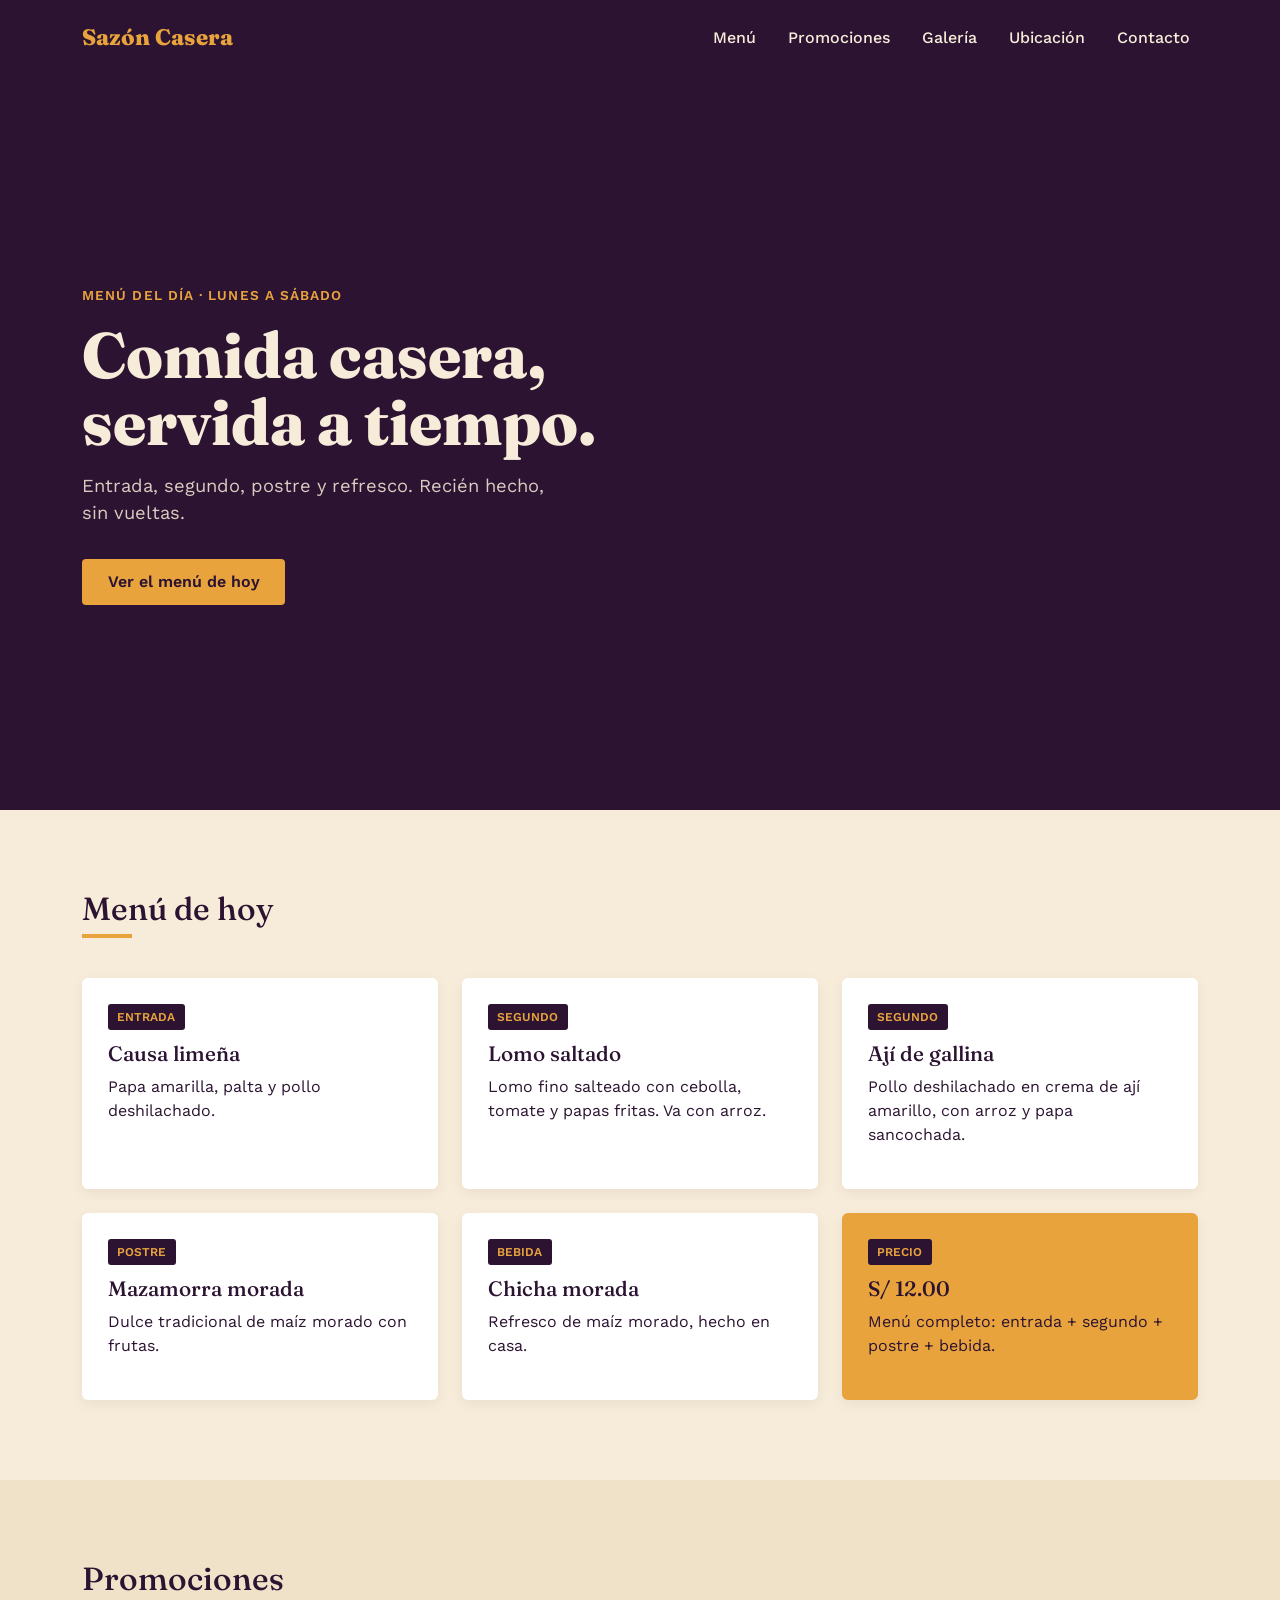
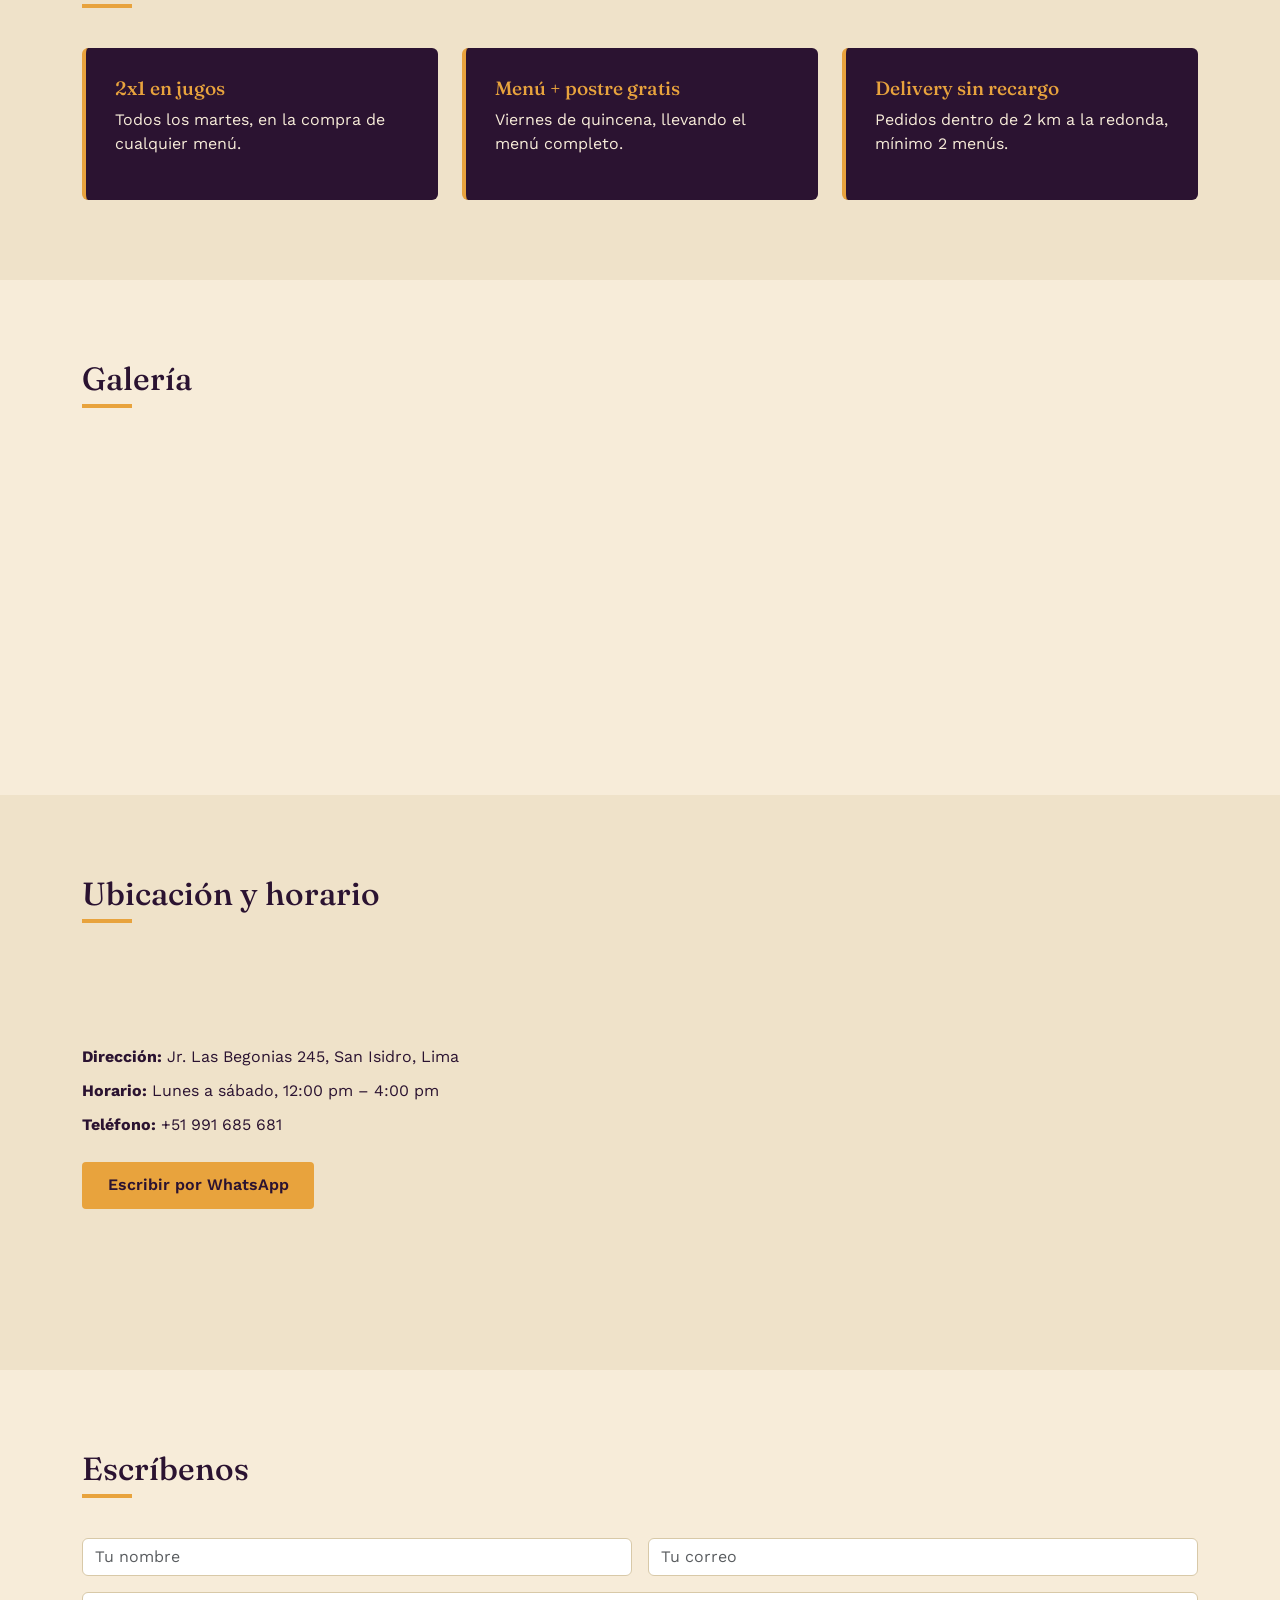
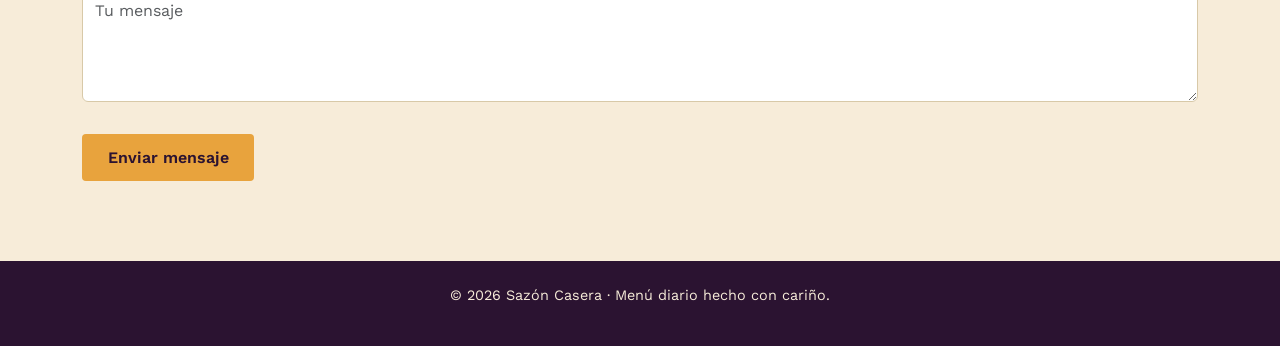
==== index.html @ 68aac1a9 "Agrega contenido del menu, promociones y contacto" ====
<!DOCTYPE html>
<html lang="es">
<head>
<meta charset="UTF-8">
<meta name="viewport" content="width=device-width, initial-scale=1.0">
<title>Sazón Casera | Menú Diario</title>
<link rel="preconnect" href="https://fonts.googleapis.com">
<link href="https://fonts.googleapis.com/css2?family=Fraunces:opsz,wght@9..144,600;9..144,800&family=Work+Sans:wght@400;500;600&display=swap" rel="stylesheet">
<link rel="stylesheet" href="https://cdn.jsdelivr.net/npm/bootstrap@5.3.3/dist/css/bootstrap.min.css">
<link rel="stylesheet" href="style.css">
</head>
<body>

<!-- NAVBAR -->
<nav class="navbar navbar-expand-lg navbar-custom fixed-top">
  <div class="container">
    <a class="navbar-brand" href="#inicio">Sazón Casera</a>
    <button class="navbar-toggler" type="button" data-bs-toggle="collapse" data-bs-target="#nav">
      <span class="navbar-toggler-icon"></span>
    </button>
    <div class="collapse navbar-collapse justify-content-end" id="nav">
      <ul class="navbar-nav gap-3">
        <li class="nav-item"><a class="nav-link" href="#menu">Menú</a></li>
        <li class="nav-item"><a class="nav-link" href="#promos">Promociones</a></li>
        <li class="nav-item"><a class="nav-link" href="#galeria">Galería</a></li>
        <li class="nav-item"><a class="nav-link" href="#ubicacion">Ubicación</a></li>
        <li class="nav-item"><a class="nav-link" href="#contacto">Contacto</a></li>
      </ul>
    </div>
  </div>
</nav>

<!-- HERO -->
<header id="inicio" class="hero d-flex align-items-center">
  <div class="container">
    <p class="eyebrow">Menú del día · Lunes a sábado</p>
    <h1>Comida casera,<br>servida a tiempo.</h1>
    <p class="hero-sub">Entrada, segundo, postre y refresco. Recién hecho, sin vueltas.</p>
    <a href="#menu" class="btn btn-cta">Ver el menú de hoy</a>
  </div>
</header>

<!-- MENU - GRID LAYOUT -->
<section id="menu" class="section">
  <div class="container">
    <h2 class="section-title">Menú de hoy</h2>
    <div class="menu-grid">

      <article class="menu-card">
        <span class="menu-tag">Entrada</span>
        <h3>Causa limeña</h3>
        <p>Papa amarilla, palta y pollo deshilachado.</p>
      </article>

      <article class="menu-card">
        <span class="menu-tag">Segundo</span>
        <h3>Lomo saltado</h3>
        <p>Lomo fino salteado con cebolla, tomate y papas fritas. Va con arroz.</p>
      </article>

      <article class="menu-card">
        <span class="menu-tag">Segundo</span>
        <h3>Ají de gallina</h3>
        <p>Pollo deshilachado en crema de ají amarillo, con arroz y papa sancochada.</p>
      </article>

      <article class="menu-card">
        <span class="menu-tag">Postre</span>
        <h3>Mazamorra morada</h3>
        <p>Dulce tradicional de maíz morado con frutas.</p>
      </article>

      <article class="menu-card">
        <span class="menu-tag">Bebida</span>
        <h3>Chicha morada</h3>
        <p>Refresco de maíz morado, hecho en casa.</p>
      </article>

      <article class="menu-card menu-precio">
        <span class="menu-tag">Precio</span>
        <h3>S/ 12.00</h3>
        <p>Menú completo: entrada + segundo + postre + bebida.</p>
      </article>

    </div>
  </div>
</section>

<!-- PROMOS - FLEXBOX -->
<section id="promos" class="section section-alt">
  <div class="container">
    <h2 class="section-title">Promociones</h2>
    <div class="promo-row">
      <div class="promo-card">
        <h3>2x1 en jugos</h3>
        <p>Todos los martes, en la compra de cualquier menú.</p>
      </div>
      <div class="promo-card">
        <h3>Menú + postre gratis</h3>
        <p>Viernes de quincena, llevando el menú completo.</p>
      </div>
      <div class="promo-card">
        <h3>Delivery sin recargo</h3>
        <p>Pedidos dentro de 2 km a la redonda, mínimo 2 menús.</p>
      </div>
    </div>
  </div>
</section>

<!-- GALERIA - GRID -->
<section id="galeria" class="section">
  <div class="container">
    <h2 class="section-title">Galería</h2>
    <div class="gallery-grid">
      <div class="gallery-item" style="background-image:url('https://images.unsplash.com/photo-1604908176997-125f25cc6f3d?w=600')"></div>
      <div class="gallery-item" style="background-image:url('https://images.unsplash.com/photo-1551782450-a2132b4ba21d?w=600')"></div>
      <div class="gallery-item" style="background-image:url('https://images.unsplash.com/photo-1512058564366-18510be2db19?w=600')"></div>
      <div class="gallery-item" style="background-image:url('https://images.unsplash.com/photo-1565299624946-b28f40a0ae38?w=600')"></div>
    </div>
  </div>
</section>

<!-- UBICACION -->
<section id="ubicacion" class="section section-alt">
  <div class="container">
    <h2 class="section-title">Ubicación y horario</h2>
    <div class="ubicacion-row">
      <div class="ubicacion-info">
        <p><strong>Dirección:</strong> Jr. Las Begonias 245, San Isidro, Lima</p>
        <p><strong>Horario:</strong> Lunes a sábado, 12:00 pm – 4:00 pm</p>
        <p><strong>Teléfono:</strong> +51 991 685 681</p>
        <a class="btn btn-cta" href="https://wa.me/51991685681?text=Hola%2C%20quiero%20consultar%20por%20el%20men%C3%BA%20de%20hoy" target="_blank">Escribir por WhatsApp</a>
      </div>
      <div class="ubicacion-map">
        <iframe
          src="https://www.google.com/maps?q=San+Isidro,Lima,Peru&output=embed"
          width="100%" height="320" style="border:0;" loading="lazy">
        </iframe>
      </div>
    </div>
  </div>
</section>

<!-- CONTACTO -->
<section id="contacto" class="section">
  <div class="container">
    <h2 class="section-title">Escríbenos</h2>
    <form class="contact-form" action="mailto:contacto@sazoncasera.pe" method="post" enctype="text/plain">
      <div class="row g-3">
        <div class="col-md-6">
          <input type="text" class="form-control" placeholder="Tu nombre" required>
        </div>
        <div class="col-md-6">
          <input type="email" class="form-control" placeholder="Tu correo" required>
        </div>
        <div class="col-12">
          <textarea class="form-control" rows="4" placeholder="Tu mensaje" required></textarea>
        </div>
        <div class="col-12">
          <button type="submit" class="btn btn-cta">Enviar mensaje</button>
        </div>
      </div>
    </form>
  </div>
</section>

<footer class="footer">
  <div class="container">
    <p>© 2026 Sazón Casera · Menú diario hecho con cariño.</p>
  </div>
</footer>

<script src="https://cdn.jsdelivr.net/npm/bootstrap@5.3.3/dist/js/bootstrap.bundle.min.js"></script>
<script src="script.js"></script>
</body>
</html>
---- style.css ----
:root {
  --morado: #2b1331;
  --morado-claro: #3d1c47;
  --oro: #e8a33d;
  --crema: #f7ecd9;
  --texto: #2b1331;
  --texto-claro: #f7ecd9;
}

* { box-sizing: border-box; }

body {
  margin: 0;
  font-family: 'Work Sans', sans-serif;
  color: var(--texto);
  background: var(--crema);
}

h1, h2, h3 {
  font-family: 'Fraunces', serif;
}

/* NAVBAR */
.navbar-custom {
  background: var(--morado);
  padding: 1rem 0;
}
.navbar-custom .navbar-brand {
  font-family: 'Fraunces', serif;
  font-weight: 800;
  color: var(--oro);
  font-size: 1.4rem;
}
.navbar-custom .nav-link {
  color: var(--texto-claro);
  font-weight: 500;
}
.navbar-custom .nav-link:hover {
  color: var(--oro);
}

/* HERO */
.hero {
  min-height: 90vh;
  background: var(--morado);
  color: var(--texto-claro);
  padding-top: 80px;
}
.eyebrow {
  color: var(--oro);
  letter-spacing: 0.08em;
  text-transform: uppercase;
  font-size: 0.85rem;
  font-weight: 600;
}
.hero h1 {
  font-size: clamp(2.2rem, 6vw, 4rem);
  font-weight: 800;
  line-height: 1.05;
  margin: 0.5rem 0 1rem;
}
.hero-sub {
  font-size: 1.15rem;
  opacity: 0.85;
  max-width: 480px;
}
.btn-cta {
  background: var(--oro);
  color: var(--morado);
  border: none;
  padding: 0.7rem 1.6rem;
  border-radius: 4px;
  font-weight: 600;
  display: inline-block;
  margin-top: 1rem;
  transition: transform 0.25s ease, box-shadow 0.25s ease;
}
.btn-cta:hover {
  transform: translateY(-3px);
  box-shadow: 0 8px 18px rgba(0,0,0,0.25);
  color: var(--morado);
}

/* SECCIONES */
.section { padding: 5rem 0; }
.section-alt { background: #efe2c9; }
.section-title {
  font-size: 2rem;
  margin-bottom: 2.5rem;
  position: relative;
  padding-bottom: 0.6rem;
}
.section-title::after {
  content: "";
  position: absolute;
  left: 0; bottom: 0;
  width: 50px; height: 4px;
  background: var(--oro);
}

/* MENU - GRID */
.menu-grid {
  display: grid;
  grid-template-columns: repeat(3, 1fr);
  gap: 1.5rem;
}
.menu-card {
  background: #fff;
  border-radius: 6px;
  padding: 1.6rem;
  box-shadow: 0 4px 14px rgba(0,0,0,0.06);
  transition: transform 0.25s ease, box-shadow 0.25s ease;
}
.menu-card:hover {
  transform: translateY(-6px);
  box-shadow: 0 12px 24px rgba(0,0,0,0.12);
}
.menu-tag {
  display: inline-block;
  background: var(--morado);
  color: var(--oro);
  font-size: 0.75rem;
  font-weight: 600;
  text-transform: uppercase;
  padding: 0.25rem 0.6rem;
  border-radius: 3px;
  margin-bottom: 0.8rem;
}
.menu-card h3 { font-size: 1.3rem; margin: 0 0 0.5rem; }
.menu-precio { background: var(--oro); }
.menu-precio .menu-tag { background: var(--morado); color: var(--oro); }
.menu-precio h3 { color: var(--morado); }

/* PROMOS - FLEXBOX */
.promo-row {
  display: flex;
  flex-wrap: wrap;
  gap: 1.5rem;
}
.promo-card {
  flex: 1 1 260px;
  background: var(--morado);
  color: var(--texto-claro);
  padding: 1.8rem;
  border-radius: 6px;
  border-left: 4px solid var(--oro);
}
.promo-card h3 { color: var(--oro); font-size: 1.2rem; margin-bottom: 0.5rem; }

/* GALERIA - GRID */
.gallery-grid {
  display: grid;
  grid-template-columns: repeat(4, 1fr);
  gap: 1rem;
}
.gallery-item {
  aspect-ratio: 1 / 1;
  background-size: cover;
  background-position: center;
  border-radius: 6px;
  transition: transform 0.3s ease, filter 0.3s ease;
}
.gallery-item:hover {
  transform: scale(1.04);
  filter: brightness(1.05);
}

/* UBICACION - FLEXBOX */
.ubicacion-row {
  display: flex;
  flex-wrap: wrap;
  gap: 2rem;
  align-items: center;
}
.ubicacion-info { flex: 1 1 300px; }
.ubicacion-info p { margin-bottom: 0.6rem; }
.ubicacion-map { flex: 1 1 320px; }
.ubicacion-map iframe { border-radius: 6px; }

/* CONTACTO */
.contact-form input,
.contact-form textarea {
  border: 1px solid #d8c9a8;
  background: #fff;
}
.contact-form input:focus,
.contact-form textarea:focus {
  border-color: var(--oro);
  box-shadow: 0 0 0 3px rgba(232,163,61,0.25);
  transition: box-shadow 0.2s ease, border-color 0.2s ease;
}

/* FOOTER */
.footer {
  background: var(--morado);
  color: var(--texto-claro);
  text-align: center;
  padding: 1.5rem 0;
  font-size: 0.9rem;
}

/* RESPONSIVE */
@media (max-width: 992px) {
  .menu-grid { grid-template-columns: repeat(2, 1fr); }
  .gallery-grid { grid-template-columns: repeat(2, 1fr); }
}
@media (max-width: 576px) {
  .menu-grid { grid-template-columns: 1fr; }
  .gallery-grid { grid-template-columns: repeat(2, 1fr); }
  .hero { text-align: left; }
}
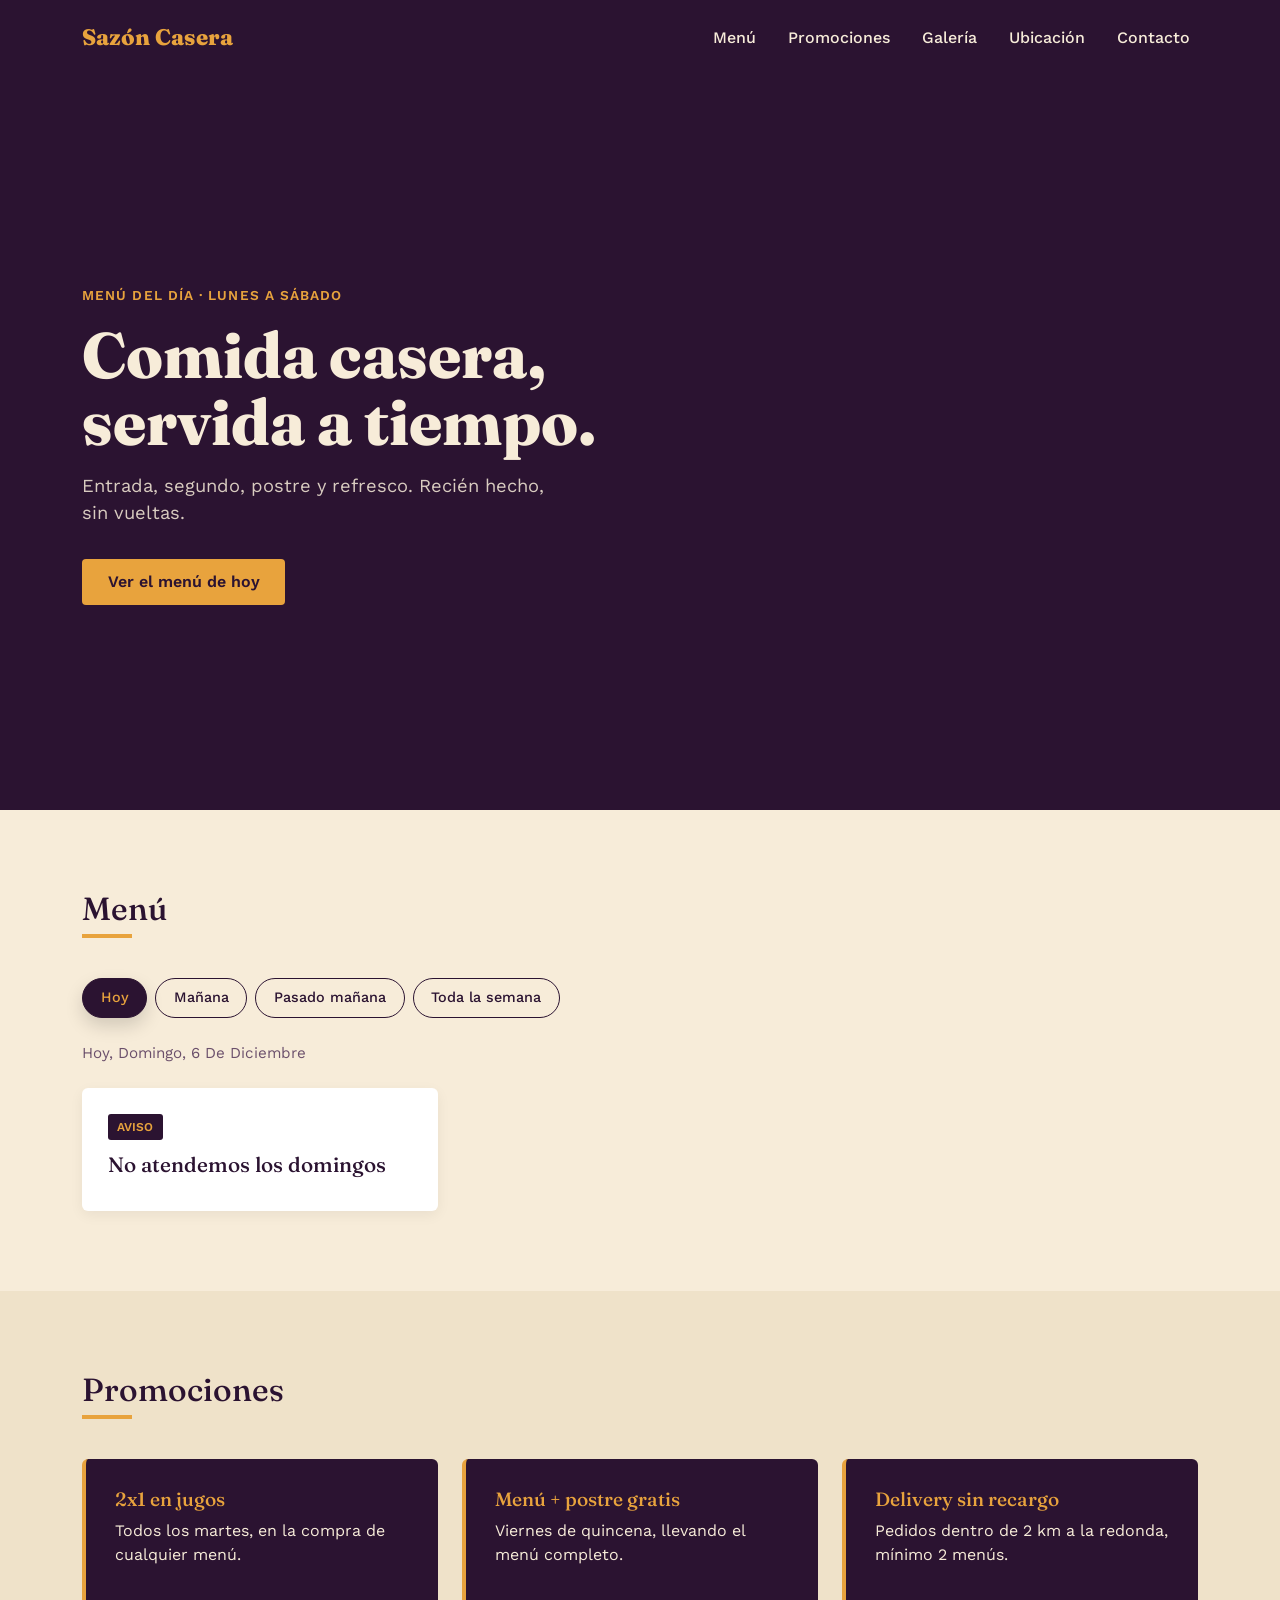
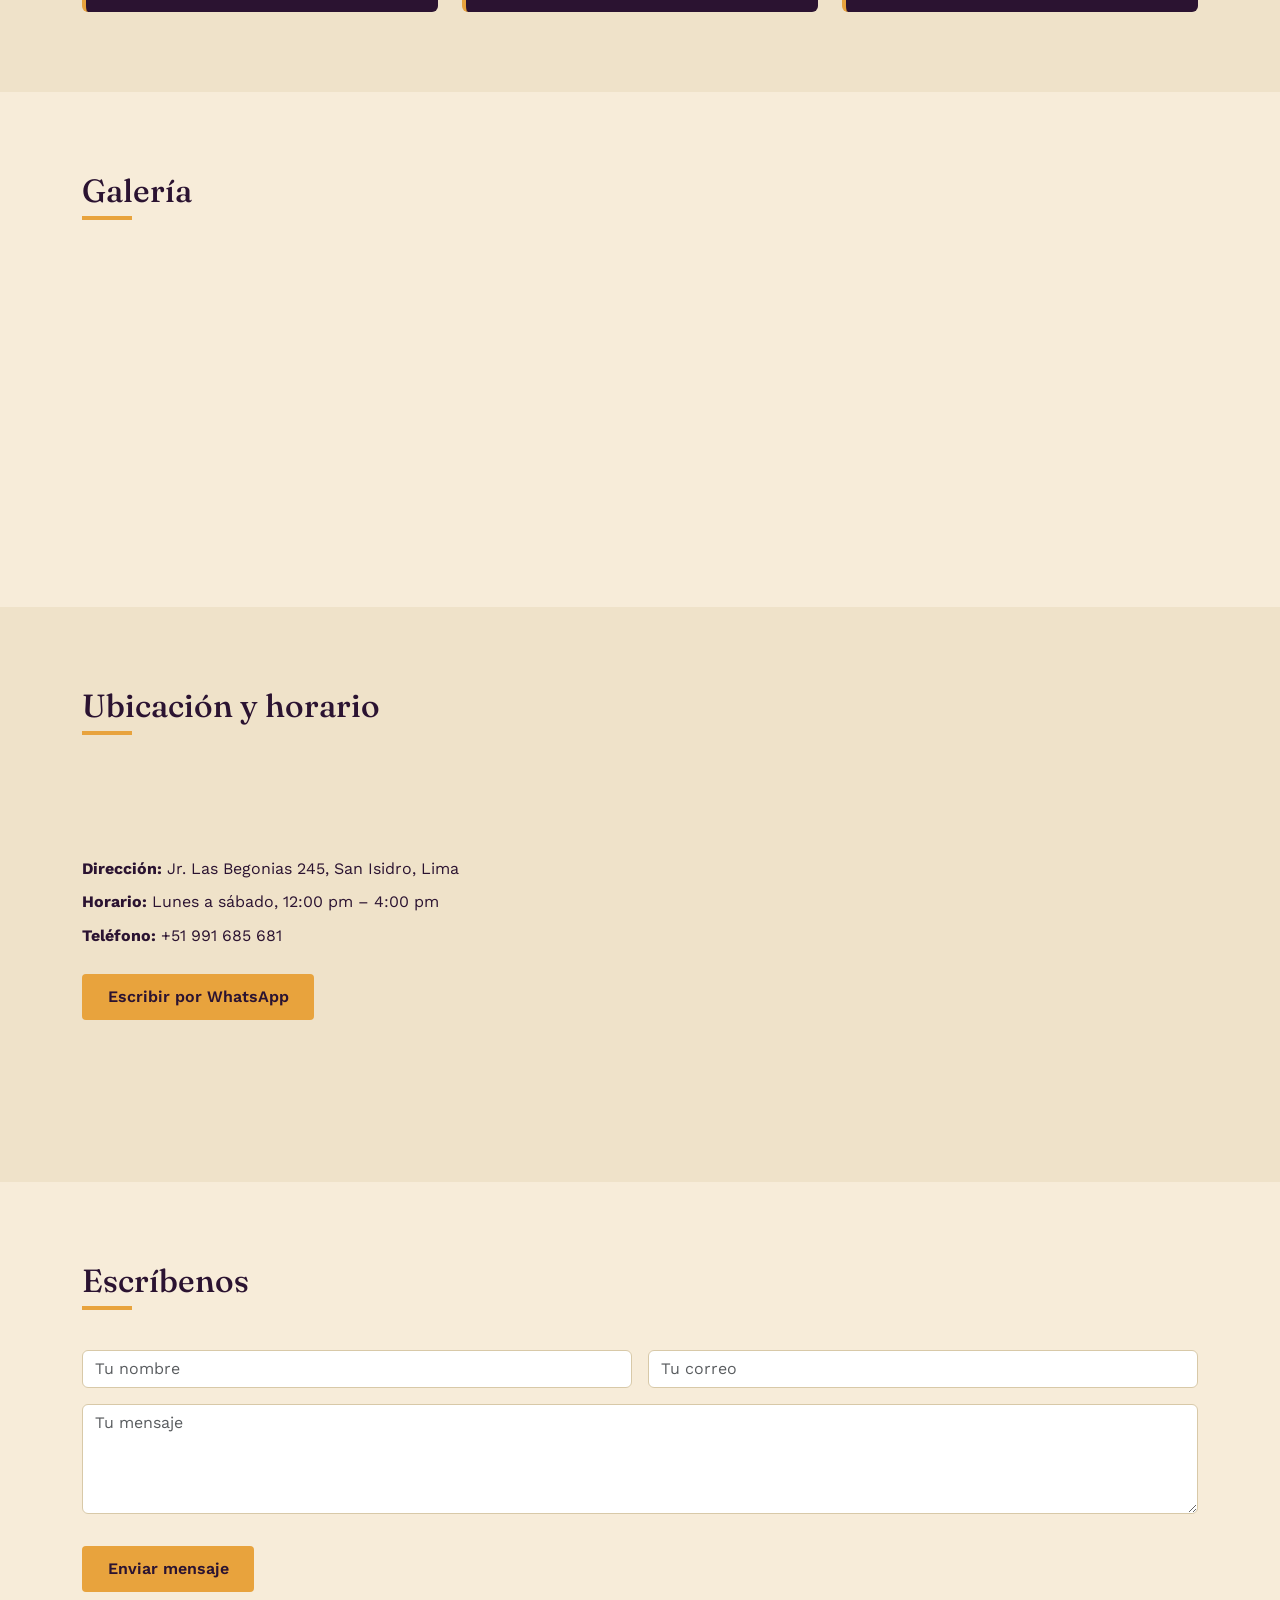
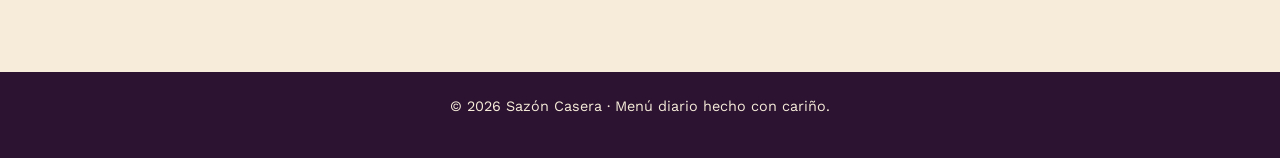
==== commit 89df8fa8: "Agrega animaciones de árboles y mejoras en la escena" ====
--- a/index.html
+++ b/index.html
@@ -40,48 +40,23 @@
   </div>
 </header>
 
-<!-- MENU - GRID LAYOUT -->
+<!-- MENU - DINÁMICO DESDE JSON -->
 <section id="menu" class="section">
   <div class="container">
-    <h2 class="section-title">Menú de hoy</h2>
-    <div class="menu-grid">
+    <h2 class="section-title">Menú</h2>
 
-      <article class="menu-card">
-        <span class="menu-tag">Entrada</span>
-        <h3>Causa limeña</h3>
-        <p>Papa amarilla, palta y pollo deshilachado.</p>
-      </article>
+    <div class="menu-tabs" id="menuTabs">
+      <button class="tab-btn active" data-view="hoy">Hoy</button>
+      <button class="tab-btn" data-view="manana">Mañana</button>
+      <button class="tab-btn" data-view="pasado">Pasado mañana</button>
+      <button class="tab-btn" data-view="semana">Toda la semana</button>
+    </div>
 
-      <article class="menu-card">
-        <span class="menu-tag">Segundo</span>
-        <h3>Lomo saltado</h3>
-        <p>Lomo fino salteado con cebolla, tomate y papas fritas. Va con arroz.</p>
-      </article>
+    <p class="menu-dia-fecha" id="menuFecha"></p>
 
-      <article class="menu-card">
-        <span class="menu-tag">Segundo</span>
-        <h3>Ají de gallina</h3>
-        <p>Pollo deshilachado en crema de ají amarillo, con arroz y papa sancochada.</p>
-      </article>
-
-      <article class="menu-card">
-        <span class="menu-tag">Postre</span>
-        <h3>Mazamorra morada</h3>
-        <p>Dulce tradicional de maíz morado con frutas.</p>
-      </article>
-
-      <article class="menu-card">
-        <span class="menu-tag">Bebida</span>
-        <h3>Chicha morada</h3>
-        <p>Refresco de maíz morado, hecho en casa.</p>
-      </article>
-
-      <article class="menu-card menu-precio">
-        <span class="menu-tag">Precio</span>
-        <h3>S/ 12.00</h3>
-        <p>Menú completo: entrada + segundo + postre + bebida.</p>
-      </article>
-
+    <div id="menuContenido">
+      <!-- script.js llena esto dinámicamente -->
+      <p>Cargando menú...</p>
     </div>
   </div>
 </section>
--- a/style.css
+++ b/style.css
@@ -208,4 +208,71 @@
   .menu-grid { grid-template-columns: 1fr; }
   .gallery-grid { grid-template-columns: repeat(2, 1fr); }
   .hero { text-align: left; }
+}
+
+/* Estilos para las pestañas del menú dinámico
+   Copia y pega esto al final de tu style.css
+   (usa las mismas variables --morado, --oro, --crema que ya tienes en :root) */
+
+.menu-tabs {
+  display: flex;
+  flex-wrap: wrap;
+  gap: 0.5rem;
+  margin-bottom: 1.5rem;
+}
+
+.tab-btn {
+  border: 1px solid var(--morado);
+  background: transparent;
+  color: var(--morado);
+  padding: 0.5rem 1.1rem;
+  border-radius: 999px;
+  font-family: 'Work Sans', sans-serif;
+  font-size: 0.9rem;
+  font-weight: 500;
+  cursor: pointer;
+  transition: transform 0.25s ease, box-shadow 0.25s ease, background 0.25s ease;
+}
+
+.tab-btn:hover {
+  background: rgba(43, 19, 49, 0.08);
+  transform: translateY(-2px);
+}
+
+.tab-btn.active {
+  background: var(--morado);
+  color: var(--oro);
+  border-color: var(--morado);
+  box-shadow: 0 8px 18px rgba(0,0,0,0.15);
+}
+
+.menu-dia-fecha {
+  font-family: 'Work Sans', sans-serif;
+  color: var(--morado-claro);
+  opacity: 0.75;
+  margin-bottom: 1.5rem;
+  text-transform: capitalize;
+  font-size: 0.95rem;
+}
+
+.semana-bloque {
+  margin-bottom: 2.5rem;
+}
+
+.semana-bloque h4 {
+  font-family: 'Fraunces', serif;
+  color: var(--morado);
+  text-transform: capitalize;
+  margin-bottom: 0.8rem;
+  font-size: 1.4rem;
+  position: relative;
+  padding-bottom: 0.4rem;
+}
+
+.semana-bloque h4::after {
+  content: "";
+  position: absolute;
+  left: 0; bottom: 0;
+  width: 36px; height: 3px;
+  background: var(--oro);
 }
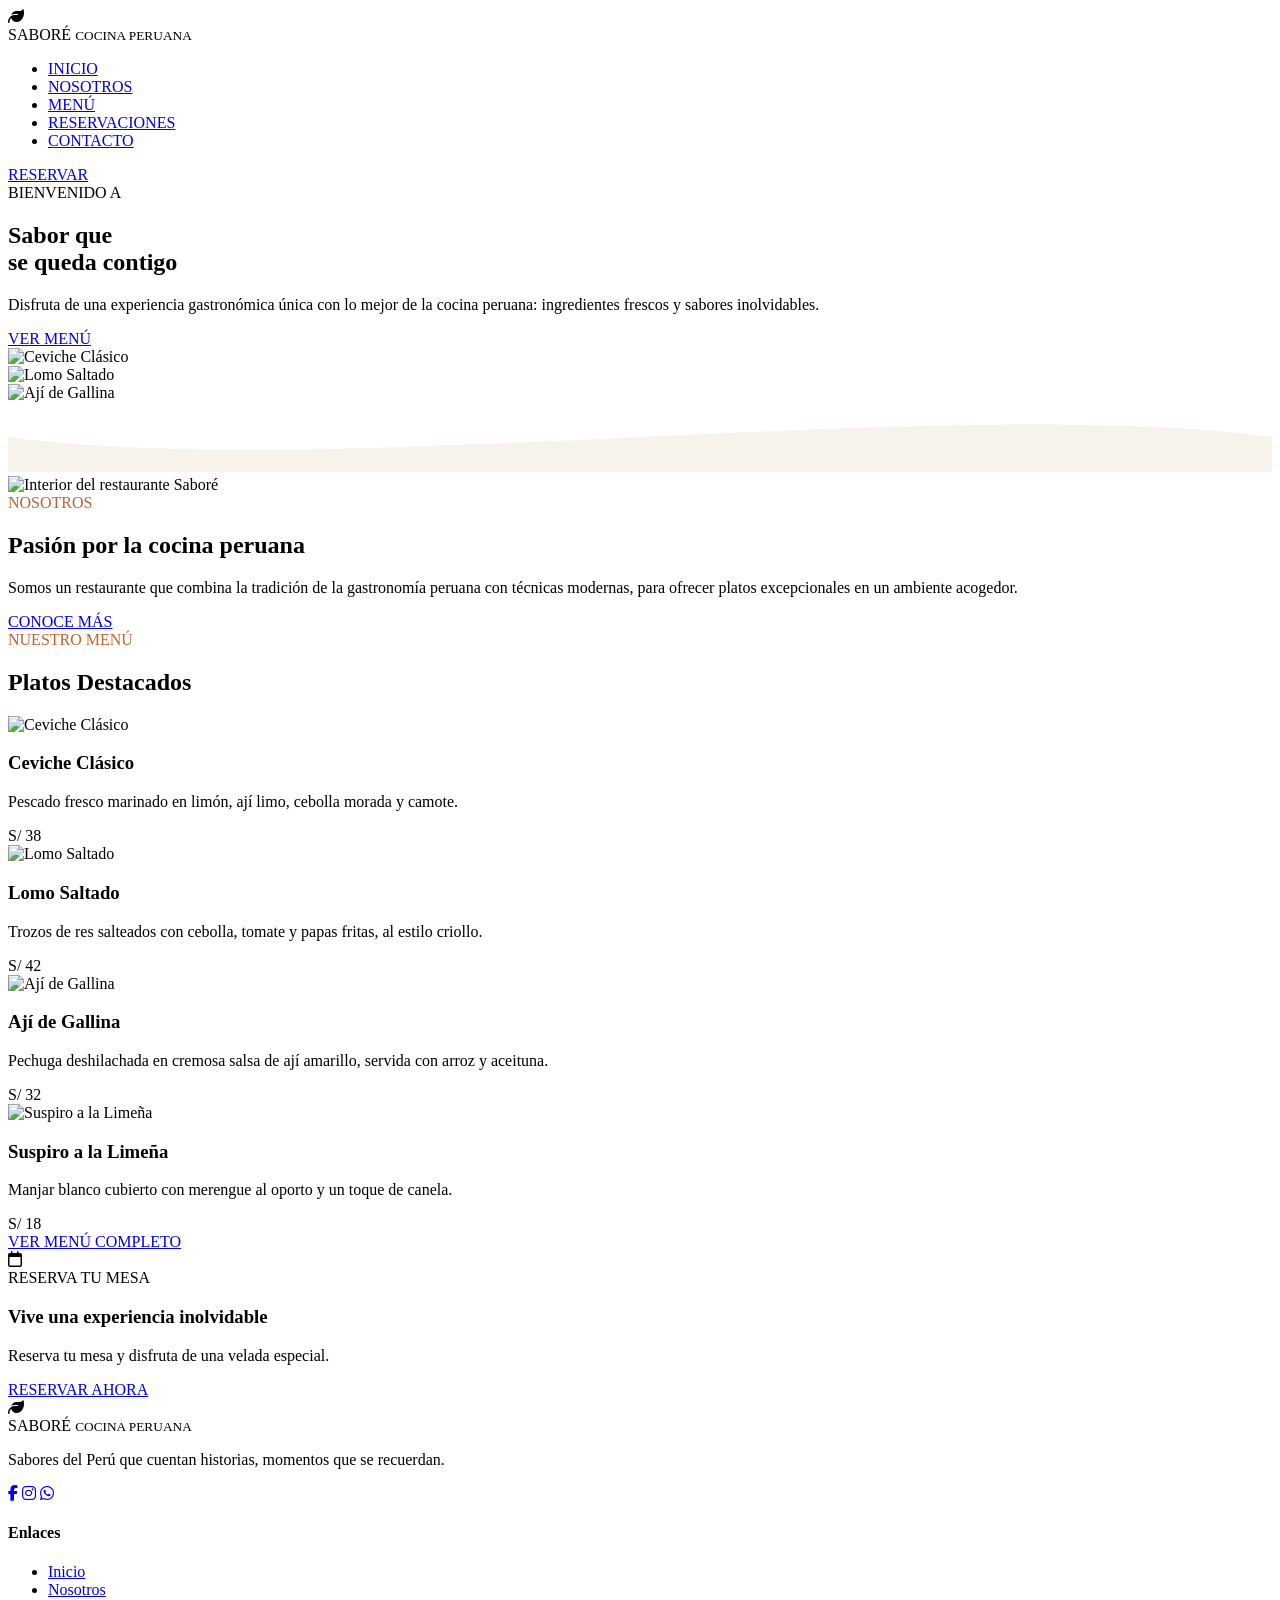
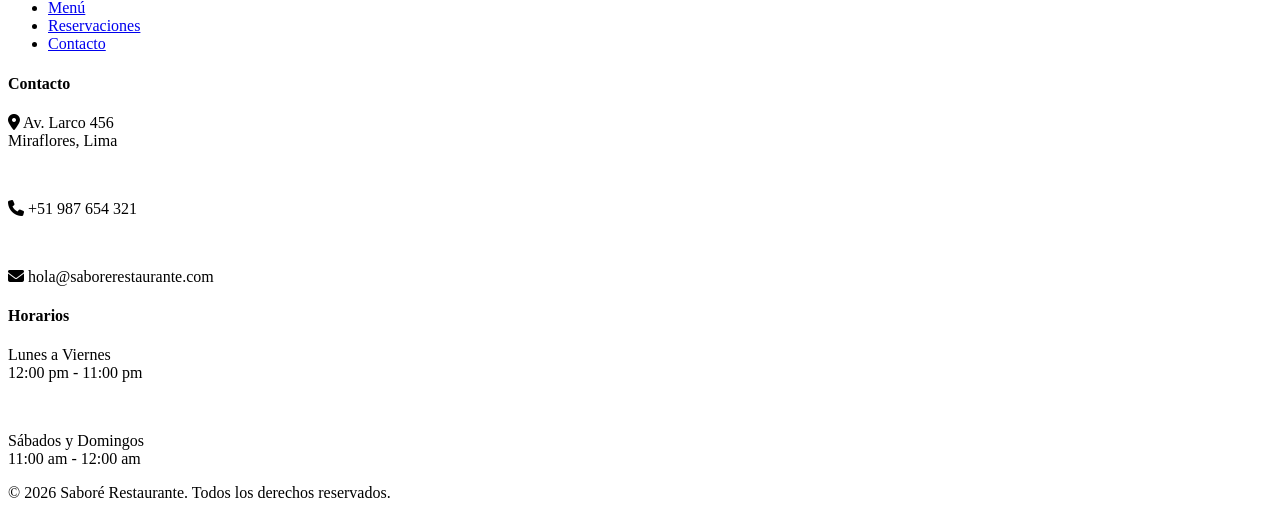
==== commit 1784a4eb: "Update index.html" ====
--- a/index.html
+++ b/index.html
@@ -3,149 +3,183 @@
 <head>
 <meta charset="UTF-8">
 <meta name="viewport" content="width=device-width, initial-scale=1.0">
-<title>Sazón Casera | Menú Diario</title>
-<link rel="preconnect" href="https://fonts.googleapis.com">
-<link href="https://fonts.googleapis.com/css2?family=Fraunces:opsz,wght@9..144,600;9..144,800&family=Work+Sans:wght@400;500;600&display=swap" rel="stylesheet">
-<link rel="stylesheet" href="https://cdn.jsdelivr.net/npm/bootstrap@5.3.3/dist/css/bootstrap.min.css">
-<link rel="stylesheet" href="style.css">
+<title>Saboré | Cocina Peruana</title>
+<link href="https://fonts.googleapis.com/css2?family=Playfair+Display:wght@600;700;800&family=Poppins:wght@400;500;600&display=swap" rel="stylesheet">
+<link rel="stylesheet" href="https://cdnjs.cloudflare.com/ajax/libs/font-awesome/6.5.1/css/all.min.css">
+<link rel="stylesheet" href="estilos.css">
 </head>
 <body>
-
-<!-- NAVBAR -->
-<nav class="navbar navbar-expand-lg navbar-custom fixed-top">
-  <div class="container">
-    <a class="navbar-brand" href="#inicio">Sazón Casera</a>
-    <button class="navbar-toggler" type="button" data-bs-toggle="collapse" data-bs-target="#nav">
-      <span class="navbar-toggler-icon"></span>
-    </button>
-    <div class="collapse navbar-collapse justify-content-end" id="nav">
-      <ul class="navbar-nav gap-3">
-        <li class="nav-item"><a class="nav-link" href="#menu">Menú</a></li>
-        <li class="nav-item"><a class="nav-link" href="#promos">Promociones</a></li>
-        <li class="nav-item"><a class="nav-link" href="#galeria">Galería</a></li>
-        <li class="nav-item"><a class="nav-link" href="#ubicacion">Ubicación</a></li>
-        <li class="nav-item"><a class="nav-link" href="#contacto">Contacto</a></li>
+<header>
+  <div class="container header-inner">
+    <div class="logo">
+      <i class="fa-solid fa-leaf logo-leaf"></i>
+      <div>
+        <span>SABORÉ</span>
+        <small>COCINA PERUANA</small>
+      </div>
+    </div>
+    <nav>
+      <ul>
+        <li><a href="index.html" class="active">INICIO</a></li>
+        <li><a href="nosotros.html">NOSOTROS</a></li>
+        <li><a href="menu.html">MENÚ</a></li>
+        <li><a href="reservaciones.html">RESERVACIONES</a></li>
+        <li><a href="contacto.html">CONTACTO</a></li>
       </ul>
-    </div>
-  </div>
-</nav>
-
-<!-- HERO -->
-<header id="inicio" class="hero d-flex align-items-center">
-  <div class="container">
-    <p class="eyebrow">Menú del día · Lunes a sábado</p>
-    <h1>Comida casera,<br>servida a tiempo.</h1>
-    <p class="hero-sub">Entrada, segundo, postre y refresco. Recién hecho, sin vueltas.</p>
-    <a href="#menu" class="btn btn-cta">Ver el menú de hoy</a>
+    </nav>
+    <a href="reservaciones.html" class="btn btn-orange">RESERVAR</a>
   </div>
 </header>
 
-<!-- MENU - DINÁMICO DESDE JSON -->
-<section id="menu" class="section">
-  <div class="container">
-    <h2 class="section-title">Menú</h2>
+<section class="hero">
+  <div class="container hero-inner">
+    <div class="hero-text">
+      <div class="eyebrow">BIENVENIDO A</div>
+      <h1>Sabor que<br>se queda contigo</h1>
+      <p>Disfruta de una experiencia gastronómica única con lo mejor de la cocina peruana: ingredientes frescos y sabores inolvidables.</p>
+      <a href="menu.html" class="btn btn-orange">VER MENÚ</a>
+    </div>
+    <div class="hero-image">
+      <div class="hero-carousel">
+        <div class="hero-slide slide-1">
+          <img src="https://origin.cronosmedia.glr.pe/large/2023/09/05/lg_64f79f2894d02071770b0e72.jpg" alt="Ceviche Clásico">
+        </div>
+        <div class="hero-slide slide-2">
+          <img src="https://blog.viajesmachupicchu.travel/wp-content/uploads/2020/07/LOMO-SALTADO-7-1024x1024.jpg" alt="Lomo Saltado">
+        </div>
+        <div class="hero-slide slide-3">
+          <img src="https://gourmet.iprospect.cl/wp-content/uploads/2016/09/Aji-gallina.jpg" alt="Ají de Gallina">
+        </div>
+      </div>
+    </div>
+  </div>
+  <svg class="wave" viewBox="0 0 1440 80" preserveAspectRatio="none"><path fill="#f7f2ea" d="M0,40 C360,90 1080,-10 1440,40 L1440,80 L0,80 Z"></path></svg>
+</section>
 
-    <div class="menu-tabs" id="menuTabs">
-      <button class="tab-btn active" data-view="hoy">Hoy</button>
-      <button class="tab-btn" data-view="manana">Mañana</button>
-      <button class="tab-btn" data-view="pasado">Pasado mañana</button>
-      <button class="tab-btn" data-view="semana">Toda la semana</button>
+<section class="nosotros">
+  <div class="container nosotros-inner">
+    <div class="nosotros-img">
+      <img src="img/nosotros.png" alt="Interior del restaurante Saboré">
     </div>
-
-    <p class="menu-dia-fecha" id="menuFecha"></p>
-
-    <div id="menuContenido">
-      <!-- script.js llena esto dinámicamente -->
-      <p>Cargando menú...</p>
+    <div class="nosotros-content">
+      <div class="eyebrow" style="color:#c0622f;">NOSOTROS</div>
+      <h2>Pasión por la cocina peruana</h2>
+      <p>Somos un restaurante que combina la tradición de la gastronomía peruana con técnicas modernas, para ofrecer platos excepcionales en un ambiente acogedor.</p>
+      <a href="nosotros.html" class="btn btn-green">CONOCE MÁS</a>
     </div>
   </div>
 </section>
 
-<!-- PROMOS - FLEXBOX -->
-<section id="promos" class="section section-alt">
+<section class="menu-section">
   <div class="container">
-    <h2 class="section-title">Promociones</h2>
-    <div class="promo-row">
-      <div class="promo-card">
-        <h3>2x1 en jugos</h3>
-        <p>Todos los martes, en la compra de cualquier menú.</p>
+    <div class="eyebrow" style="color:#c0622f;">NUESTRO MENÚ</div>
+    <h2>Platos Destacados</h2>
+    <div class="menu-grid">
+
+      <div class="menu-card">
+        <div class="menu-card-body">
+          <img src="https://origin.cronosmedia.glr.pe/large/2023/09/05/lg_64f79f2894d02071770b0e72.jpg" alt="Ceviche Clásico">
+          <h3>Ceviche Clásico</h3>
+          <p>Pescado fresco marinado en limón, ají limo, cebolla morada y camote.</p>
+          <div class="price">S/ 38</div>
+        </div>
       </div>
-      <div class="promo-card">
-        <h3>Menú + postre gratis</h3>
-        <p>Viernes de quincena, llevando el menú completo.</p>
+
+      <div class="menu-card">
+        <div class="menu-card-body">
+          <img src="https://blog.viajesmachupicchu.travel/wp-content/uploads/2020/07/LOMO-SALTADO-7-1024x1024.jpg" alt="Lomo Saltado">
+          <h3>Lomo Saltado</h3>
+          <p>Trozos de res salteados con cebolla, tomate y papas fritas, al estilo criollo.</p>
+          <div class="price">S/ 42</div>
+        </div>
       </div>
-      <div class="promo-card">
-        <h3>Delivery sin recargo</h3>
-        <p>Pedidos dentro de 2 km a la redonda, mínimo 2 menús.</p>
+
+      <div class="menu-card">
+        <div class="menu-card-body">
+          <img src="https://gourmet.iprospect.cl/wp-content/uploads/2016/09/Aji-gallina.jpg" alt="Ají de Gallina">
+          <h3>Ají de Gallina</h3>
+          <p>Pechuga deshilachada en cremosa salsa de ají amarillo, servida con arroz y aceituna.</p>
+          <div class="price">S/ 32</div>
+        </div>
       </div>
+
+      <div class="menu-card">
+        <div class="menu-card-body">
+          <img src="https://www.paulinacocina.net/wp-content/uploads/2024/05/postre-suspiro-limeno-Paulina-Cocina-Recetas-Cocina-1722430354.jpg" alt="Suspiro a la Limeña">
+          <h3>Suspiro a la Limeña</h3>
+          <p>Manjar blanco cubierto con merengue al oporto y un toque de canela.</p>
+          <div class="price">S/ 18</div>
+        </div>
+      </div>
+
+    </div>
+    <div class="menu-cta">
+      <a href="menu.html" class="btn btn-outline">VER MENÚ COMPLETO</a>
     </div>
   </div>
 </section>
 
-<!-- GALERIA - GRID -->
-<section id="galeria" class="section">
-  <div class="container">
-    <h2 class="section-title">Galería</h2>
-    <div class="gallery-grid">
-      <div class="gallery-item" style="background-image:url('https://images.unsplash.com/photo-1604908176997-125f25cc6f3d?w=600')"></div>
-      <div class="gallery-item" style="background-image:url('https://images.unsplash.com/photo-1551782450-a2132b4ba21d?w=600')"></div>
-      <div class="gallery-item" style="background-image:url('https://images.unsplash.com/photo-1512058564366-18510be2db19?w=600')"></div>
-      <div class="gallery-item" style="background-image:url('https://images.unsplash.com/photo-1565299624946-b28f40a0ae38?w=600')"></div>
+<section class="cta-banner">
+  <div class="container cta-inner">
+    <div class="cta-left">
+      <div class="cta-icon"><i class="fa-regular fa-calendar"></i></div>
+      <div>
+        <div class="eyebrow">RESERVA TU MESA</div>
+        <h3>Vive una experiencia inolvidable</h3>
+        <p>Reserva tu mesa y disfruta de una velada especial.</p>
+      </div>
     </div>
+    <a href="reservaciones.html" class="btn btn-orange">RESERVAR AHORA</a>
   </div>
 </section>
 
-<!-- UBICACION -->
-<section id="ubicacion" class="section section-alt">
-  <div class="container">
-    <h2 class="section-title">Ubicación y horario</h2>
-    <div class="ubicacion-row">
-      <div class="ubicacion-info">
-        <p><strong>Dirección:</strong> Jr. Las Begonias 245, San Isidro, Lima</p>
-        <p><strong>Horario:</strong> Lunes a sábado, 12:00 pm – 4:00 pm</p>
-        <p><strong>Teléfono:</strong> +51 991 685 681</p>
-        <a class="btn btn-cta" href="https://wa.me/51991685681?text=Hola%2C%20quiero%20consultar%20por%20el%20men%C3%BA%20de%20hoy" target="_blank">Escribir por WhatsApp</a>
+<footer>
+  <div class="container footer-grid">
+    <div class="footer-brand">
+      <div class="logo">
+        <i class="fa-solid fa-leaf logo-leaf"></i>
+        <div>
+          <span>SABORÉ</span>
+          <small>COCINA PERUANA</small>
+        </div>
       </div>
-      <div class="ubicacion-map">
-        <iframe
-          src="https://www.google.com/maps?q=San+Isidro,Lima,Peru&output=embed"
-          width="100%" height="320" style="border:0;" loading="lazy">
-        </iframe>
+      <p>Sabores del Perú que cuentan historias, momentos que se recuerdan.</p>
+      <div class="socials">
+        <a href="#"><i class="fa-brands fa-facebook-f"></i></a>
+        <a href="#"><i class="fa-brands fa-instagram"></i></a>
+        <a href="#"><i class="fa-brands fa-whatsapp"></i></a>
       </div>
     </div>
+
+    <div class="footer-col">
+      <h4>Enlaces</h4>
+      <ul>
+        <li><a href="index.html">Inicio</a></li>
+        <li><a href="nosotros.html">Nosotros</a></li>
+        <li><a href="menu.html">Menú</a></li>
+        <li><a href="reservaciones.html">Reservaciones</a></li>
+        <li><a href="contacto.html">Contacto</a></li>
+      </ul>
+    </div>
+
+    <div class="footer-col">
+      <h4>Contacto</h4>
+      <p><i class="fa-solid fa-location-dot"></i> Av. Larco 456<br>Miraflores, Lima</p><br>
+      <p><i class="fa-solid fa-phone"></i> +51 987 654 321</p><br>
+      <p><i class="fa-solid fa-envelope"></i> hola@saborerestaurante.com</p>
+    </div>
+
+    <div class="footer-col">
+      <h4>Horarios</h4>
+      <p>Lunes a Viernes<br>12:00 pm - 11:00 pm</p><br>
+      <p>Sábados y Domingos<br>11:00 am - 12:00 am</p>
+    </div>
   </div>
-</section>
 
-<!-- CONTACTO -->
-<section id="contacto" class="section">
-  <div class="container">
-    <h2 class="section-title">Escríbenos</h2>
-    <form class="contact-form" action="mailto:contacto@sazoncasera.pe" method="post" enctype="text/plain">
-      <div class="row g-3">
-        <div class="col-md-6">
-          <input type="text" class="form-control" placeholder="Tu nombre" required>
-        </div>
-        <div class="col-md-6">
-          <input type="email" class="form-control" placeholder="Tu correo" required>
-        </div>
-        <div class="col-12">
-          <textarea class="form-control" rows="4" placeholder="Tu mensaje" required></textarea>
-        </div>
-        <div class="col-12">
-          <button type="submit" class="btn btn-cta">Enviar mensaje</button>
-        </div>
-      </div>
-    </form>
-  </div>
-</section>
-
-<footer class="footer">
-  <div class="container">
-    <p>© 2026 Sazón Casera · Menú diario hecho con cariño.</p>
+  <div class="footer-bottom">
+    <p>© 2026 Saboré Restaurante. Todos los derechos reservados.</p>
   </div>
 </footer>
 
-<script src="https://cdn.jsdelivr.net/npm/bootstrap@5.3.3/dist/js/bootstrap.bundle.min.js"></script>
-<script src="script.js"></script>
 </body>
-</html>+</html>
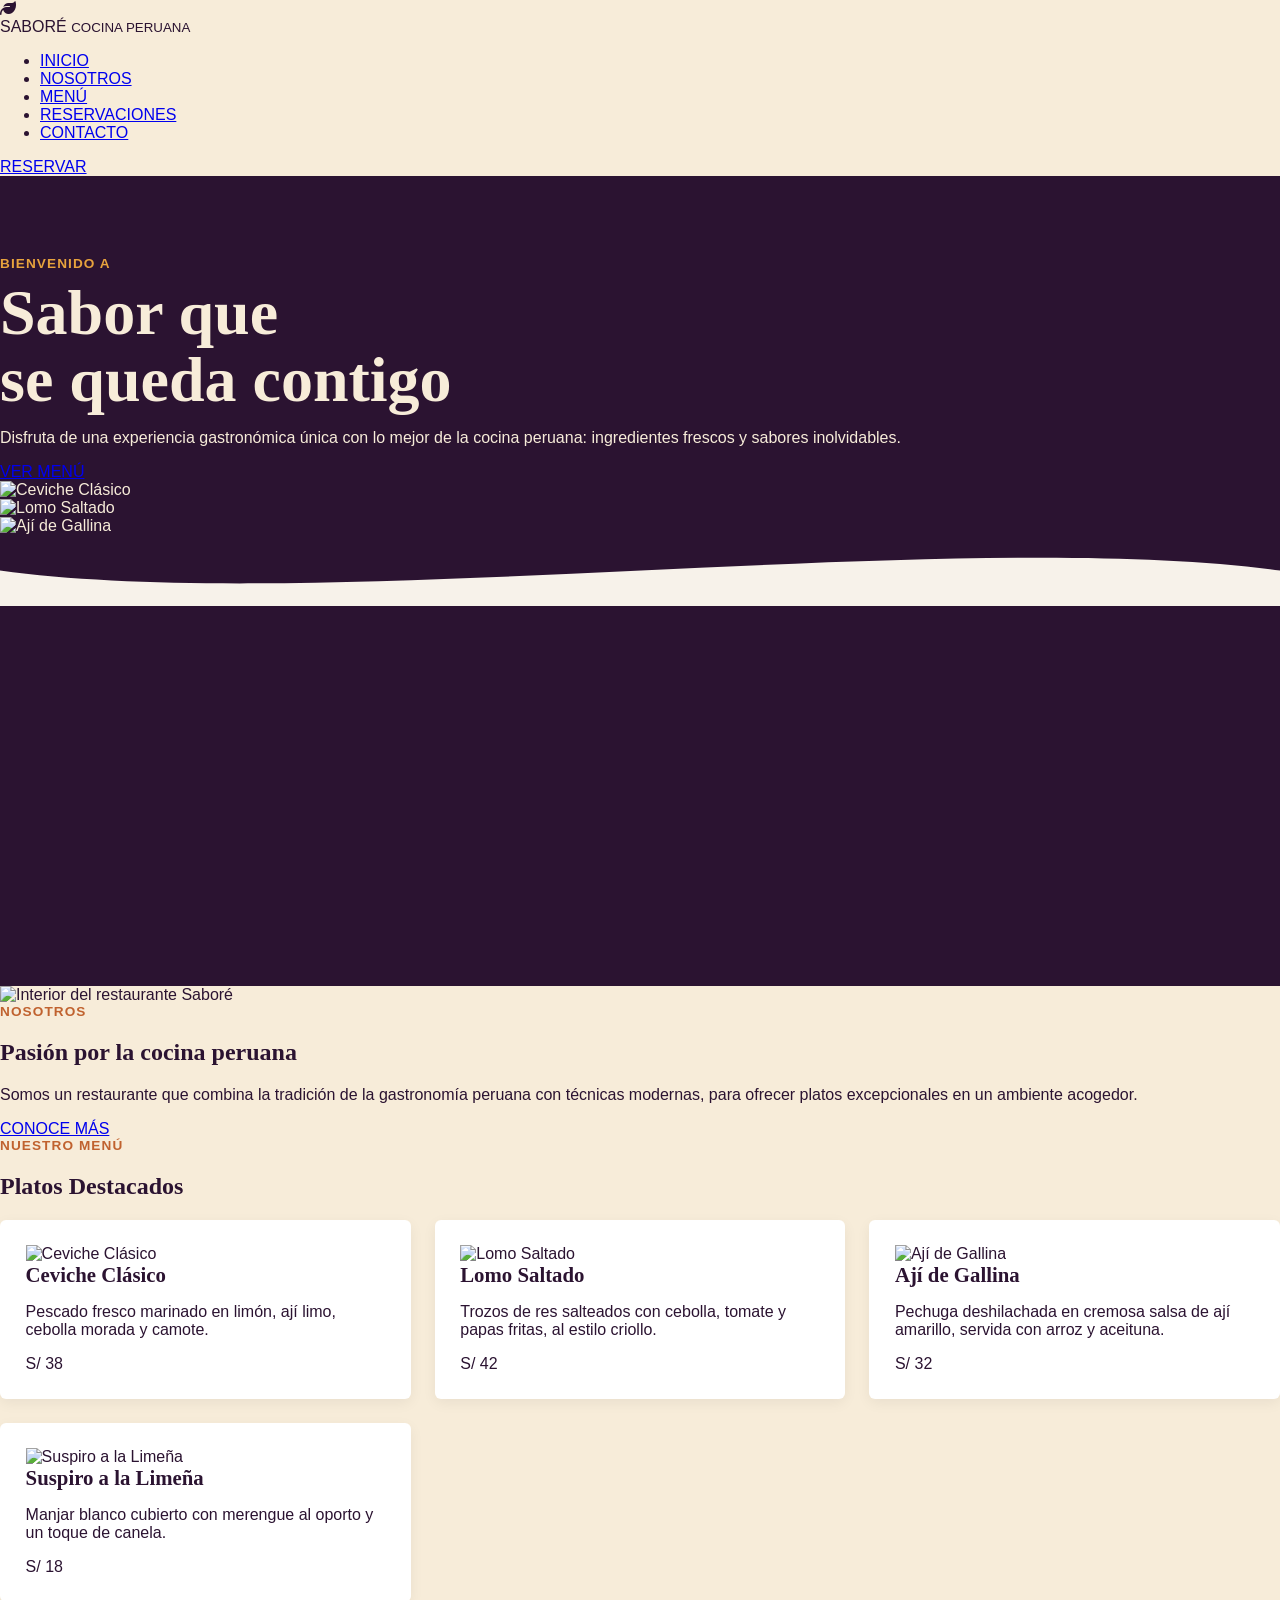
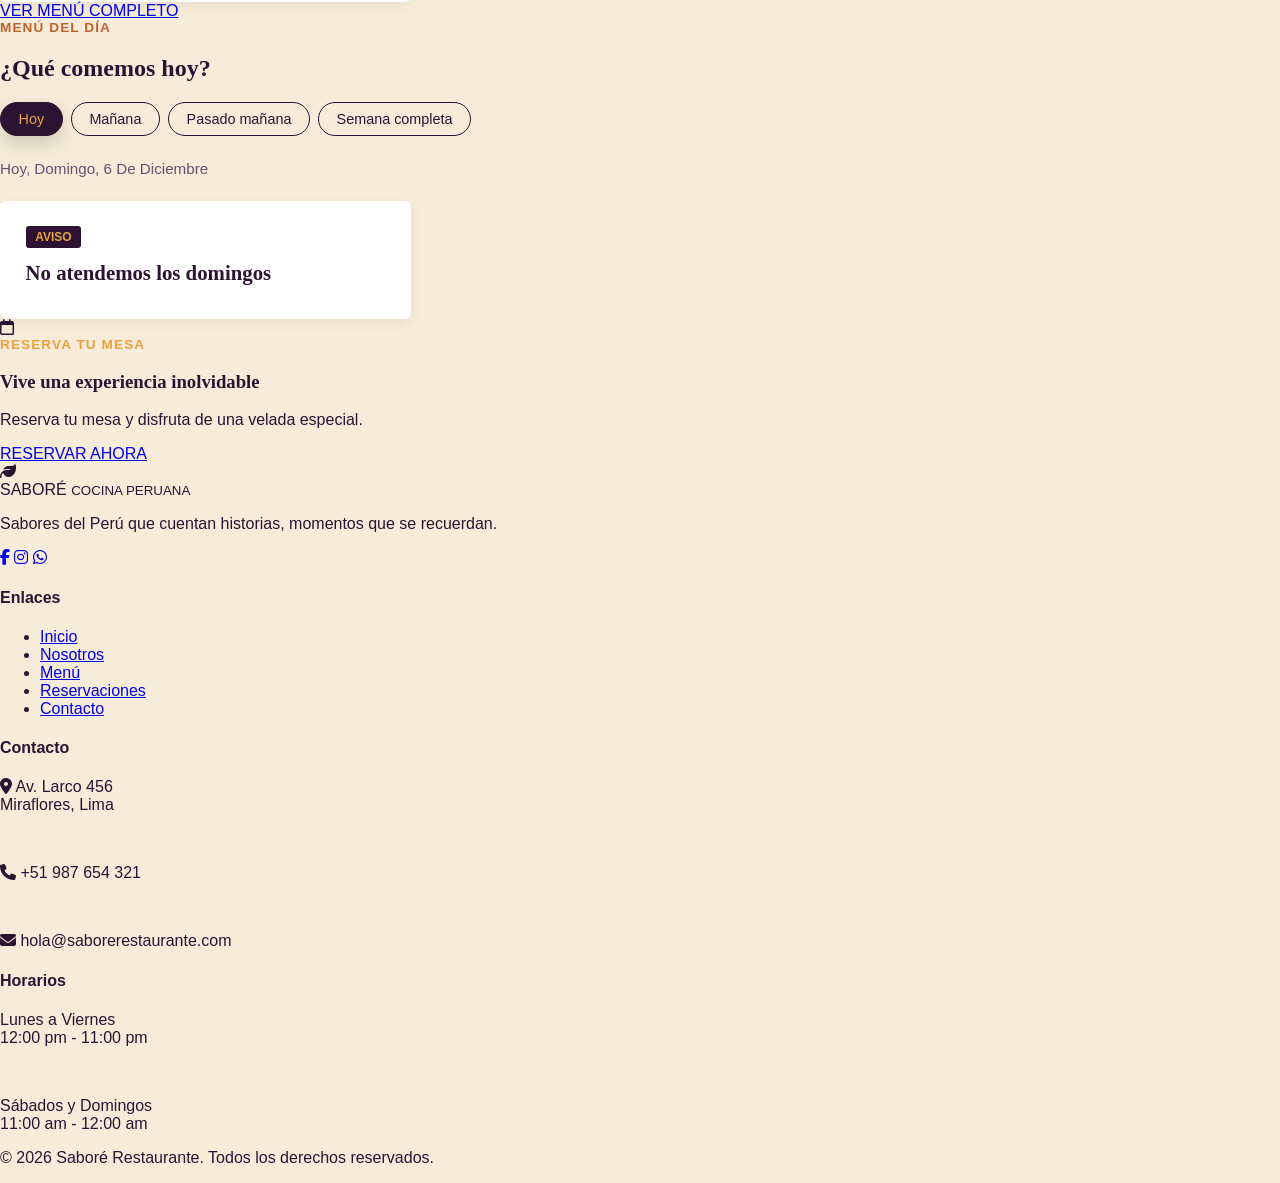
==== commit 2ce68958: "actualizacion de index.html" ====
--- a/index.html
+++ b/index.html
@@ -6,7 +6,7 @@
 <title>Saboré | Cocina Peruana</title>
 <link href="https://fonts.googleapis.com/css2?family=Playfair+Display:wght@600;700;800&family=Poppins:wght@400;500;600&display=swap" rel="stylesheet">
 <link rel="stylesheet" href="https://cdnjs.cloudflare.com/ajax/libs/font-awesome/6.5.1/css/all.min.css">
-<link rel="stylesheet" href="estilos.css">
+<link rel="stylesheet" href="style.css">
 </head>
 <body>
 <header>
@@ -30,7 +30,6 @@
     <a href="reservaciones.html" class="btn btn-orange">RESERVAR</a>
   </div>
 </header>
-
 <section class="hero">
   <div class="container hero-inner">
     <div class="hero-text">
@@ -55,7 +54,6 @@
   </div>
   <svg class="wave" viewBox="0 0 1440 80" preserveAspectRatio="none"><path fill="#f7f2ea" d="M0,40 C360,90 1080,-10 1440,40 L1440,80 L0,80 Z"></path></svg>
 </section>
-
 <section class="nosotros">
   <div class="container nosotros-inner">
     <div class="nosotros-img">
@@ -69,13 +67,11 @@
     </div>
   </div>
 </section>
-
 <section class="menu-section">
   <div class="container">
     <div class="eyebrow" style="color:#c0622f;">NUESTRO MENÚ</div>
     <h2>Platos Destacados</h2>
     <div class="menu-grid">
-
       <div class="menu-card">
         <div class="menu-card-body">
           <img src="https://origin.cronosmedia.glr.pe/large/2023/09/05/lg_64f79f2894d02071770b0e72.jpg" alt="Ceviche Clásico">
@@ -84,7 +80,6 @@
           <div class="price">S/ 38</div>
         </div>
       </div>
-
       <div class="menu-card">
         <div class="menu-card-body">
           <img src="https://blog.viajesmachupicchu.travel/wp-content/uploads/2020/07/LOMO-SALTADO-7-1024x1024.jpg" alt="Lomo Saltado">
@@ -93,7 +88,6 @@
           <div class="price">S/ 42</div>
         </div>
       </div>
-
       <div class="menu-card">
         <div class="menu-card-body">
           <img src="https://gourmet.iprospect.cl/wp-content/uploads/2016/09/Aji-gallina.jpg" alt="Ají de Gallina">
@@ -102,7 +96,6 @@
           <div class="price">S/ 32</div>
         </div>
       </div>
-
       <div class="menu-card">
         <div class="menu-card-body">
           <img src="https://www.paulinacocina.net/wp-content/uploads/2024/05/postre-suspiro-limeno-Paulina-Cocina-Recetas-Cocina-1722430354.jpg" alt="Suspiro a la Limeña">
@@ -111,11 +104,27 @@
           <div class="price">S/ 18</div>
         </div>
       </div>
-
     </div>
     <div class="menu-cta">
       <a href="menu.html" class="btn btn-outline">VER MENÚ COMPLETO</a>
     </div>
+  </div>
+</section>
+
+<section class="menu-section-dinamico">
+  <div class="container">
+    <div class="eyebrow" style="color:#c0622f;">MENÚ DEL DÍA</div>
+    <h2>¿Qué comemos hoy?</h2>
+
+    <div class="menu-tabs">
+      <button class="tab-btn active" data-view="hoy">Hoy</button>
+      <button class="tab-btn" data-view="manana">Mañana</button>
+      <button class="tab-btn" data-view="pasado">Pasado mañana</button>
+      <button class="tab-btn" data-view="semana">Semana completa</button>
+    </div>
+
+    <p id="menuFecha" class="menu-dia-fecha"></p>
+    <div id="menuContenido"></div>
   </div>
 </section>
 
@@ -132,7 +141,6 @@
     <a href="reservaciones.html" class="btn btn-orange">RESERVAR AHORA</a>
   </div>
 </section>
-
 <footer>
   <div class="container footer-grid">
     <div class="footer-brand">
@@ -150,7 +158,6 @@
         <a href="#"><i class="fa-brands fa-whatsapp"></i></a>
       </div>
     </div>
-
     <div class="footer-col">
       <h4>Enlaces</h4>
       <ul>
@@ -161,25 +168,22 @@
         <li><a href="contacto.html">Contacto</a></li>
       </ul>
     </div>
-
     <div class="footer-col">
       <h4>Contacto</h4>
       <p><i class="fa-solid fa-location-dot"></i> Av. Larco 456<br>Miraflores, Lima</p><br>
       <p><i class="fa-solid fa-phone"></i> +51 987 654 321</p><br>
       <p><i class="fa-solid fa-envelope"></i> hola@saborerestaurante.com</p>
     </div>
-
     <div class="footer-col">
       <h4>Horarios</h4>
       <p>Lunes a Viernes<br>12:00 pm - 11:00 pm</p><br>
       <p>Sábados y Domingos<br>11:00 am - 12:00 am</p>
     </div>
   </div>
-
   <div class="footer-bottom">
     <p>© 2026 Saboré Restaurante. Todos los derechos reservados.</p>
   </div>
 </footer>
-
+<script src="script.js"></script>
 </body>
 </html>
--- a/style.css
+++ b/style.css
@@ -0,0 +1,278 @@
+:root {
+  --morado: #2b1331;
+  --morado-claro: #3d1c47;
+  --oro: #e8a33d;
+  --crema: #f7ecd9;
+  --texto: #2b1331;
+  --texto-claro: #f7ecd9;
+}
+
+* { box-sizing: border-box; }
+
+body {
+  margin: 0;
+  font-family: 'Work Sans', sans-serif;
+  color: var(--texto);
+  background: var(--crema);
+}
+
+h1, h2, h3 {
+  font-family: 'Fraunces', serif;
+}
+
+/* NAVBAR */
+.navbar-custom {
+  background: var(--morado);
+  padding: 1rem 0;
+}
+.navbar-custom .navbar-brand {
+  font-family: 'Fraunces', serif;
+  font-weight: 800;
+  color: var(--oro);
+  font-size: 1.4rem;
+}
+.navbar-custom .nav-link {
+  color: var(--texto-claro);
+  font-weight: 500;
+}
+.navbar-custom .nav-link:hover {
+  color: var(--oro);
+}
+
+/* HERO */
+.hero {
+  min-height: 90vh;
+  background: var(--morado);
+  color: var(--texto-claro);
+  padding-top: 80px;
+}
+.eyebrow {
+  color: var(--oro);
+  letter-spacing: 0.08em;
+  text-transform: uppercase;
+  font-size: 0.85rem;
+  font-weight: 600;
+}
+.hero h1 {
+  font-size: clamp(2.2rem, 6vw, 4rem);
+  font-weight: 800;
+  line-height: 1.05;
+  margin: 0.5rem 0 1rem;
+}
+.hero-sub {
+  font-size: 1.15rem;
+  opacity: 0.85;
+  max-width: 480px;
+}
+.btn-cta {
+  background: var(--oro);
+  color: var(--morado);
+  border: none;
+  padding: 0.7rem 1.6rem;
+  border-radius: 4px;
+  font-weight: 600;
+  display: inline-block;
+  margin-top: 1rem;
+  transition: transform 0.25s ease, box-shadow 0.25s ease;
+}
+.btn-cta:hover {
+  transform: translateY(-3px);
+  box-shadow: 0 8px 18px rgba(0,0,0,0.25);
+  color: var(--morado);
+}
+
+/* SECCIONES */
+.section { padding: 5rem 0; }
+.section-alt { background: #efe2c9; }
+.section-title {
+  font-size: 2rem;
+  margin-bottom: 2.5rem;
+  position: relative;
+  padding-bottom: 0.6rem;
+}
+.section-title::after {
+  content: "";
+  position: absolute;
+  left: 0; bottom: 0;
+  width: 50px; height: 4px;
+  background: var(--oro);
+}
+
+/* MENU - GRID */
+.menu-grid {
+  display: grid;
+  grid-template-columns: repeat(3, 1fr);
+  gap: 1.5rem;
+}
+.menu-card {
+  background: #fff;
+  border-radius: 6px;
+  padding: 1.6rem;
+  box-shadow: 0 4px 14px rgba(0,0,0,0.06);
+  transition: transform 0.25s ease, box-shadow 0.25s ease;
+}
+.menu-card:hover {
+  transform: translateY(-6px);
+  box-shadow: 0 12px 24px rgba(0,0,0,0.12);
+}
+.menu-tag {
+  display: inline-block;
+  background: var(--morado);
+  color: var(--oro);
+  font-size: 0.75rem;
+  font-weight: 600;
+  text-transform: uppercase;
+  padding: 0.25rem 0.6rem;
+  border-radius: 3px;
+  margin-bottom: 0.8rem;
+}
+.menu-card h3 { font-size: 1.3rem; margin: 0 0 0.5rem; }
+.menu-precio { background: var(--oro); }
+.menu-precio .menu-tag { background: var(--morado); color: var(--oro); }
+.menu-precio h3 { color: var(--morado); }
+
+/* PROMOS - FLEXBOX */
+.promo-row {
+  display: flex;
+  flex-wrap: wrap;
+  gap: 1.5rem;
+}
+.promo-card {
+  flex: 1 1 260px;
+  background: var(--morado);
+  color: var(--texto-claro);
+  padding: 1.8rem;
+  border-radius: 6px;
+  border-left: 4px solid var(--oro);
+}
+.promo-card h3 { color: var(--oro); font-size: 1.2rem; margin-bottom: 0.5rem; }
+
+/* GALERIA - GRID */
+.gallery-grid {
+  display: grid;
+  grid-template-columns: repeat(4, 1fr);
+  gap: 1rem;
+}
+.gallery-item {
+  aspect-ratio: 1 / 1;
+  background-size: cover;
+  background-position: center;
+  border-radius: 6px;
+  transition: transform 0.3s ease, filter 0.3s ease;
+}
+.gallery-item:hover {
+  transform: scale(1.04);
+  filter: brightness(1.05);
+}
+
+/* UBICACION - FLEXBOX */
+.ubicacion-row {
+  display: flex;
+  flex-wrap: wrap;
+  gap: 2rem;
+  align-items: center;
+}
+.ubicacion-info { flex: 1 1 300px; }
+.ubicacion-info p { margin-bottom: 0.6rem; }
+.ubicacion-map { flex: 1 1 320px; }
+.ubicacion-map iframe { border-radius: 6px; }
+
+/* CONTACTO */
+.contact-form input,
+.contact-form textarea {
+  border: 1px solid #d8c9a8;
+  background: #fff;
+}
+.contact-form input:focus,
+.contact-form textarea:focus {
+  border-color: var(--oro);
+  box-shadow: 0 0 0 3px rgba(232,163,61,0.25);
+  transition: box-shadow 0.2s ease, border-color 0.2s ease;
+}
+
+/* FOOTER */
+.footer {
+  background: var(--morado);
+  color: var(--texto-claro);
+  text-align: center;
+  padding: 1.5rem 0;
+  font-size: 0.9rem;
+}
+
+/* RESPONSIVE */
+@media (max-width: 992px) {
+  .menu-grid { grid-template-columns: repeat(2, 1fr); }
+  .gallery-grid { grid-template-columns: repeat(2, 1fr); }
+}
+@media (max-width: 576px) {
+  .menu-grid { grid-template-columns: 1fr; }
+  .gallery-grid { grid-template-columns: repeat(2, 1fr); }
+  .hero { text-align: left; }
+}
+
+/* Estilos para las pestañas del menú dinámico
+   Copia y pega esto al final de tu style.css
+   (usa las mismas variables --morado, --oro, --crema que ya tienes en :root) */
+
+.menu-tabs {
+  display: flex;
+  flex-wrap: wrap;
+  gap: 0.5rem;
+  margin-bottom: 1.5rem;
+}
+
+.tab-btn {
+  border: 1px solid var(--morado);
+  background: transparent;
+  color: var(--morado);
+  padding: 0.5rem 1.1rem;
+  border-radius: 999px;
+  font-family: 'Work Sans', sans-serif;
+  font-size: 0.9rem;
+  font-weight: 500;
+  cursor: pointer;
+  transition: transform 0.25s ease, box-shadow 0.25s ease, background 0.25s ease;
+}
+
+.tab-btn:hover {
+  background: rgba(43, 19, 49, 0.08);
+  transform: translateY(-2px);
+}
+
+.tab-btn.active {
+  background: var(--morado);
+  color: var(--oro);
+  border-color: var(--morado);
+  box-shadow: 0 8px 18px rgba(0,0,0,0.15);
+}
+
+.menu-dia-fecha {
+  font-family: 'Work Sans', sans-serif;
+  color: var(--morado-claro);
+  opacity: 0.75;
+  margin-bottom: 1.5rem;
+  text-transform: capitalize;
+  font-size: 0.95rem;
+}
+
+.semana-bloque {
+  margin-bottom: 2.5rem;
+}
+
+.semana-bloque h4 {
+  font-family: 'Fraunces', serif;
+  color: var(--morado);
+  text-transform: capitalize;
+  margin-bottom: 0.8rem;
+  font-size: 1.4rem;
+  position: relative;
+  padding-bottom: 0.4rem;
+}
+
+.semana-bloque h4::after {
+  content: "";
+  position: absolute;
+  left: 0; bottom: 0;
+  width: 36px; height: 3px;
+  background: var(--oro);
+}
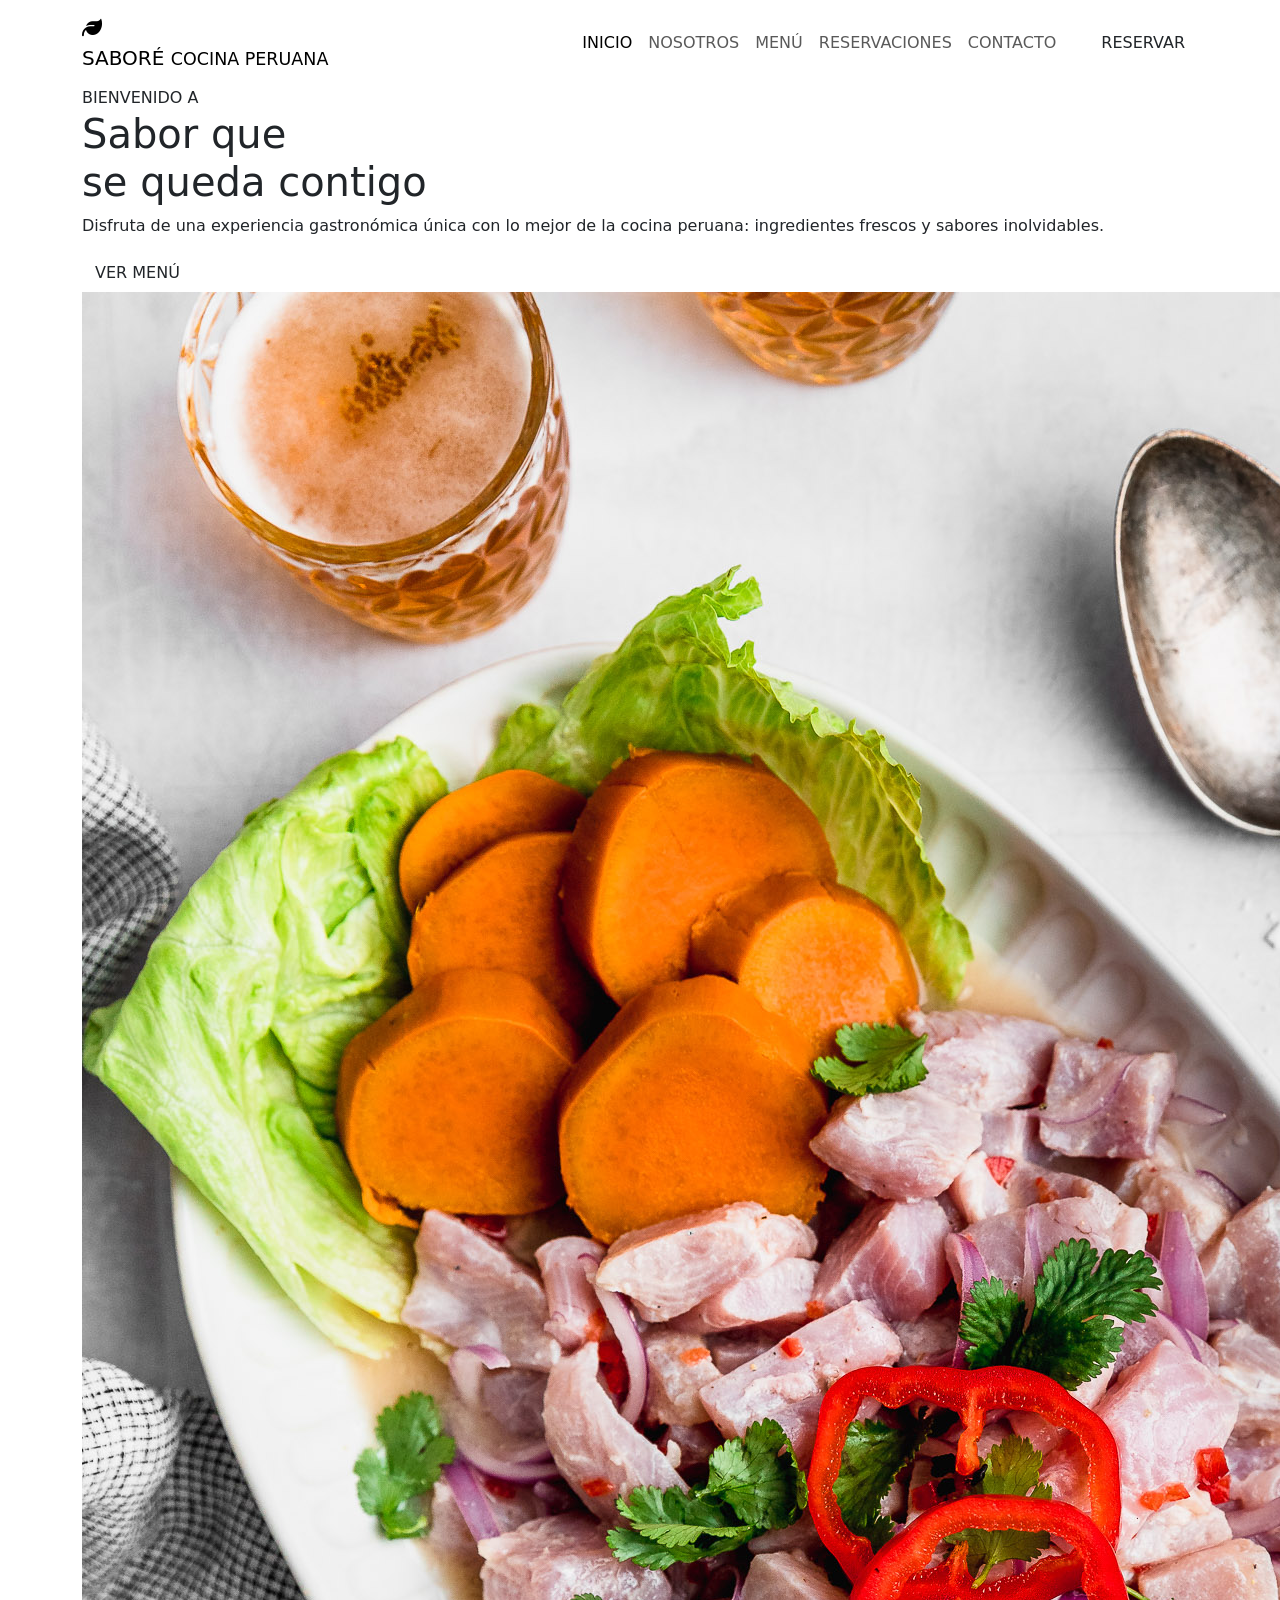
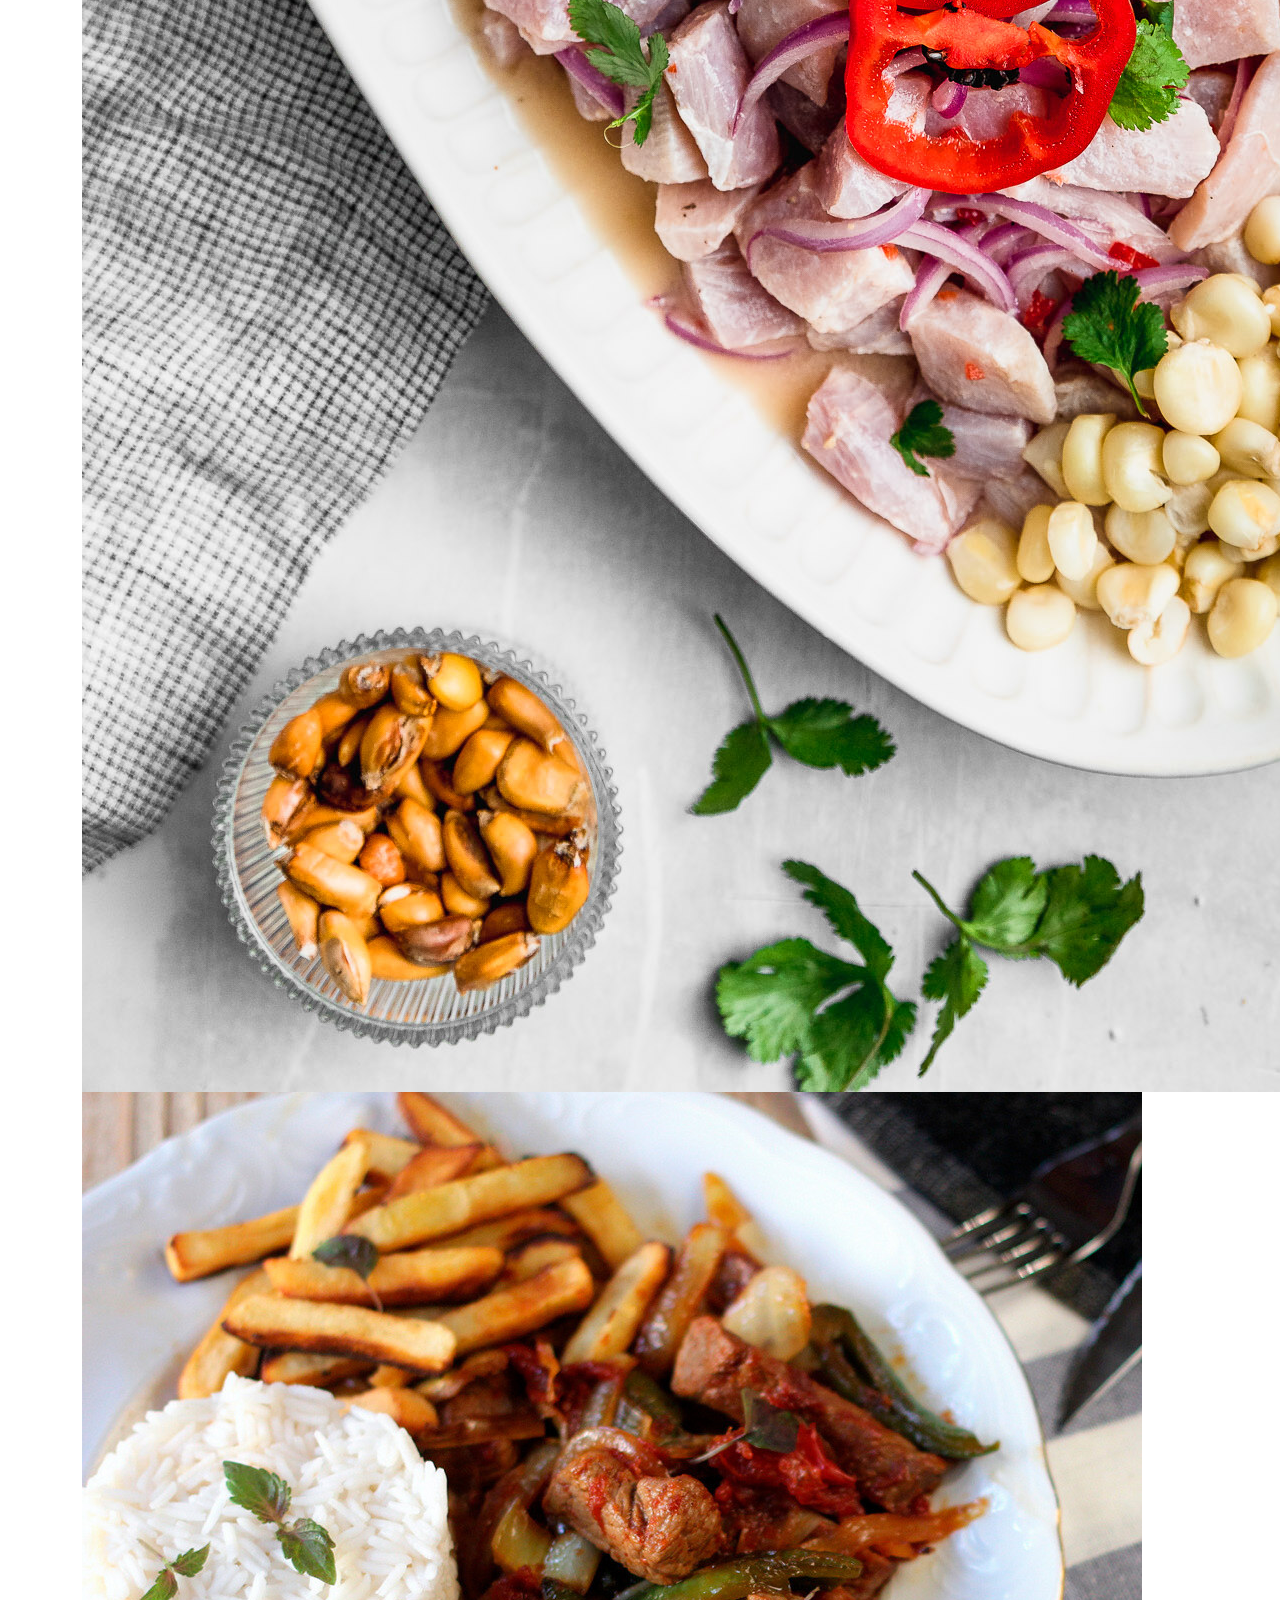
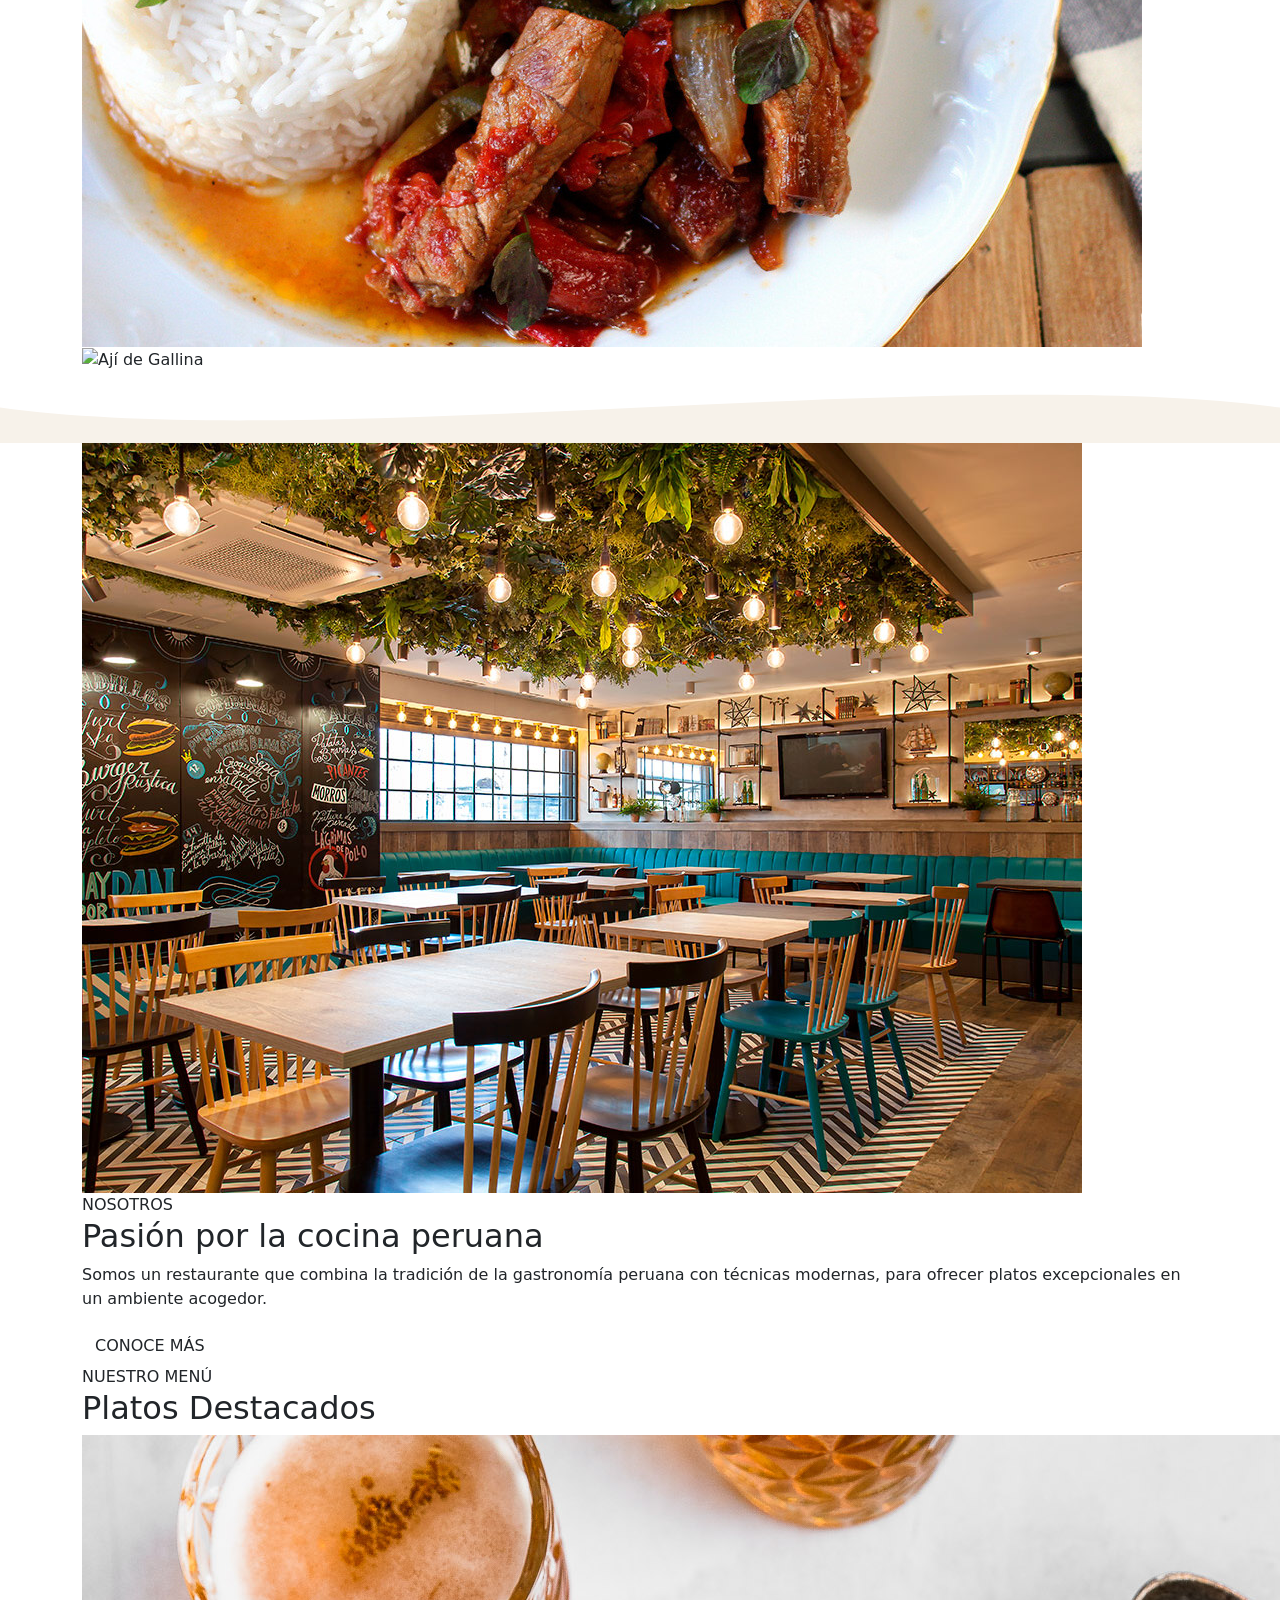
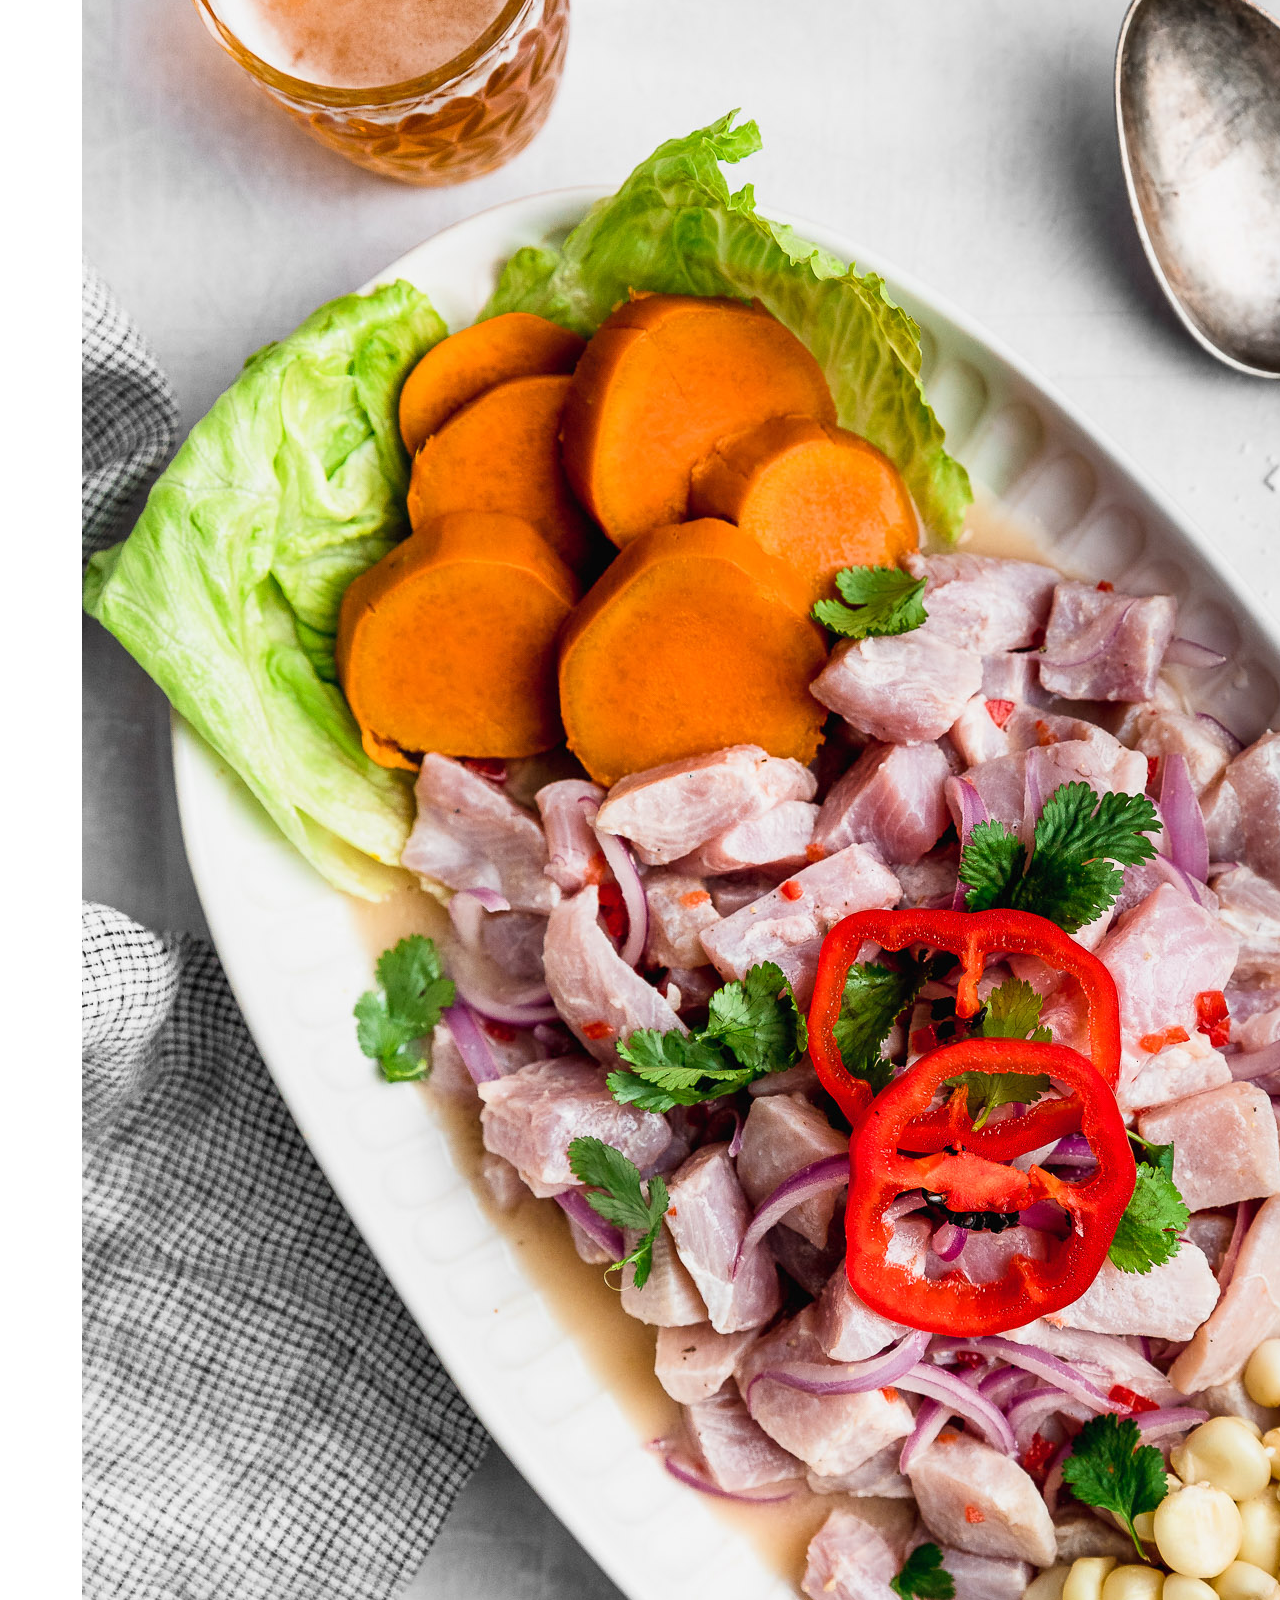
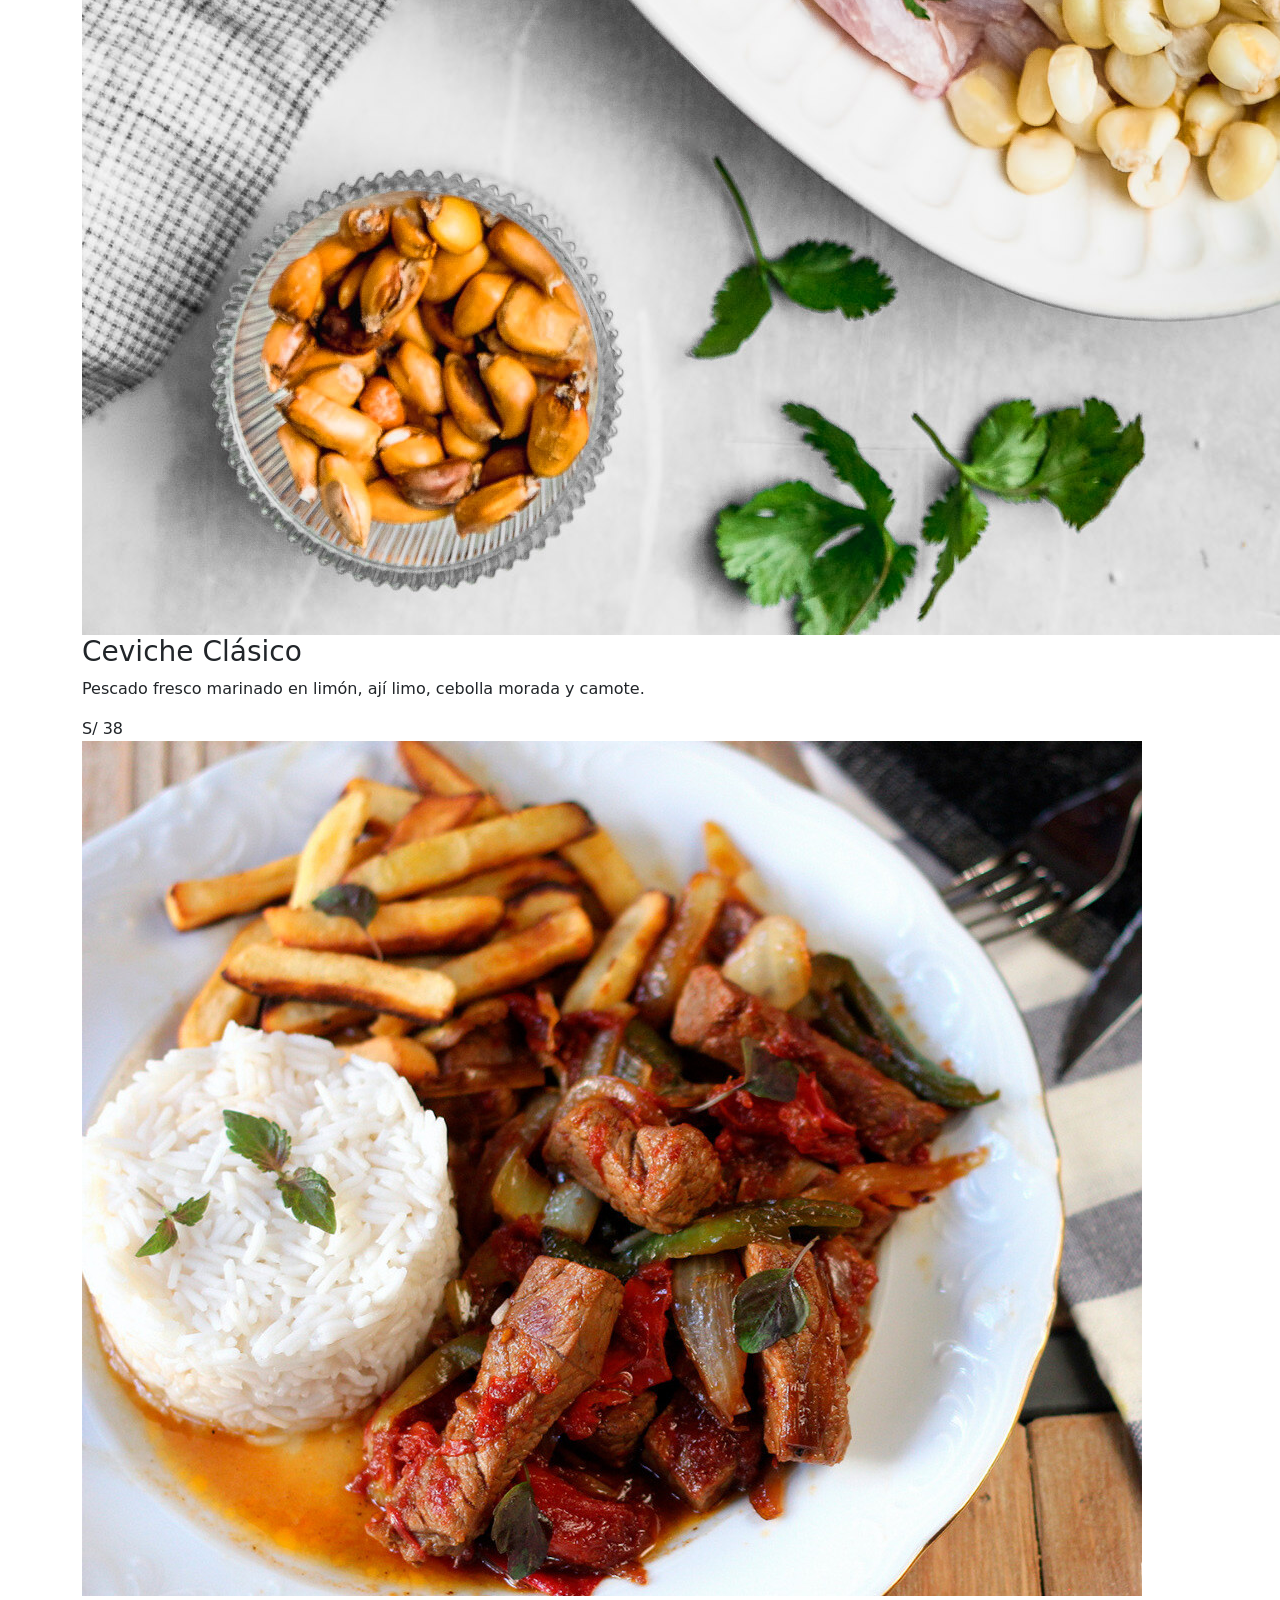
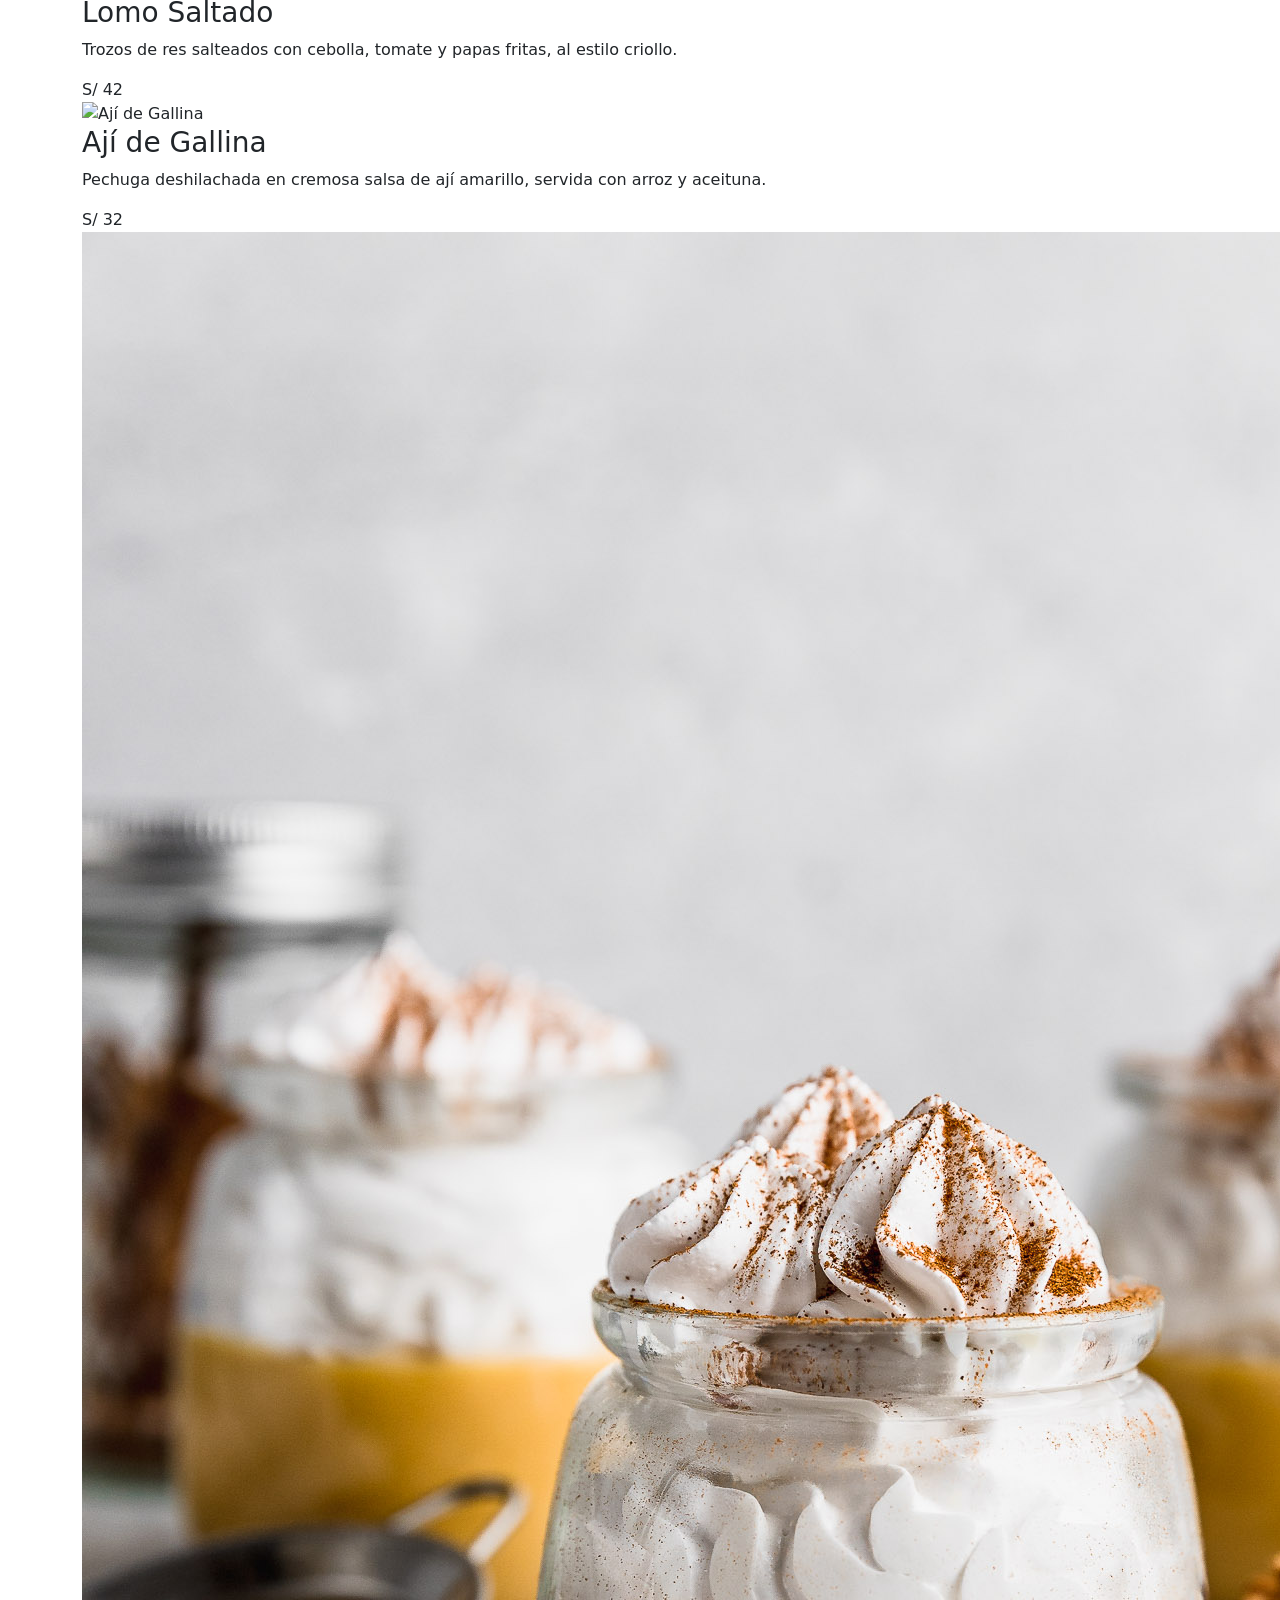
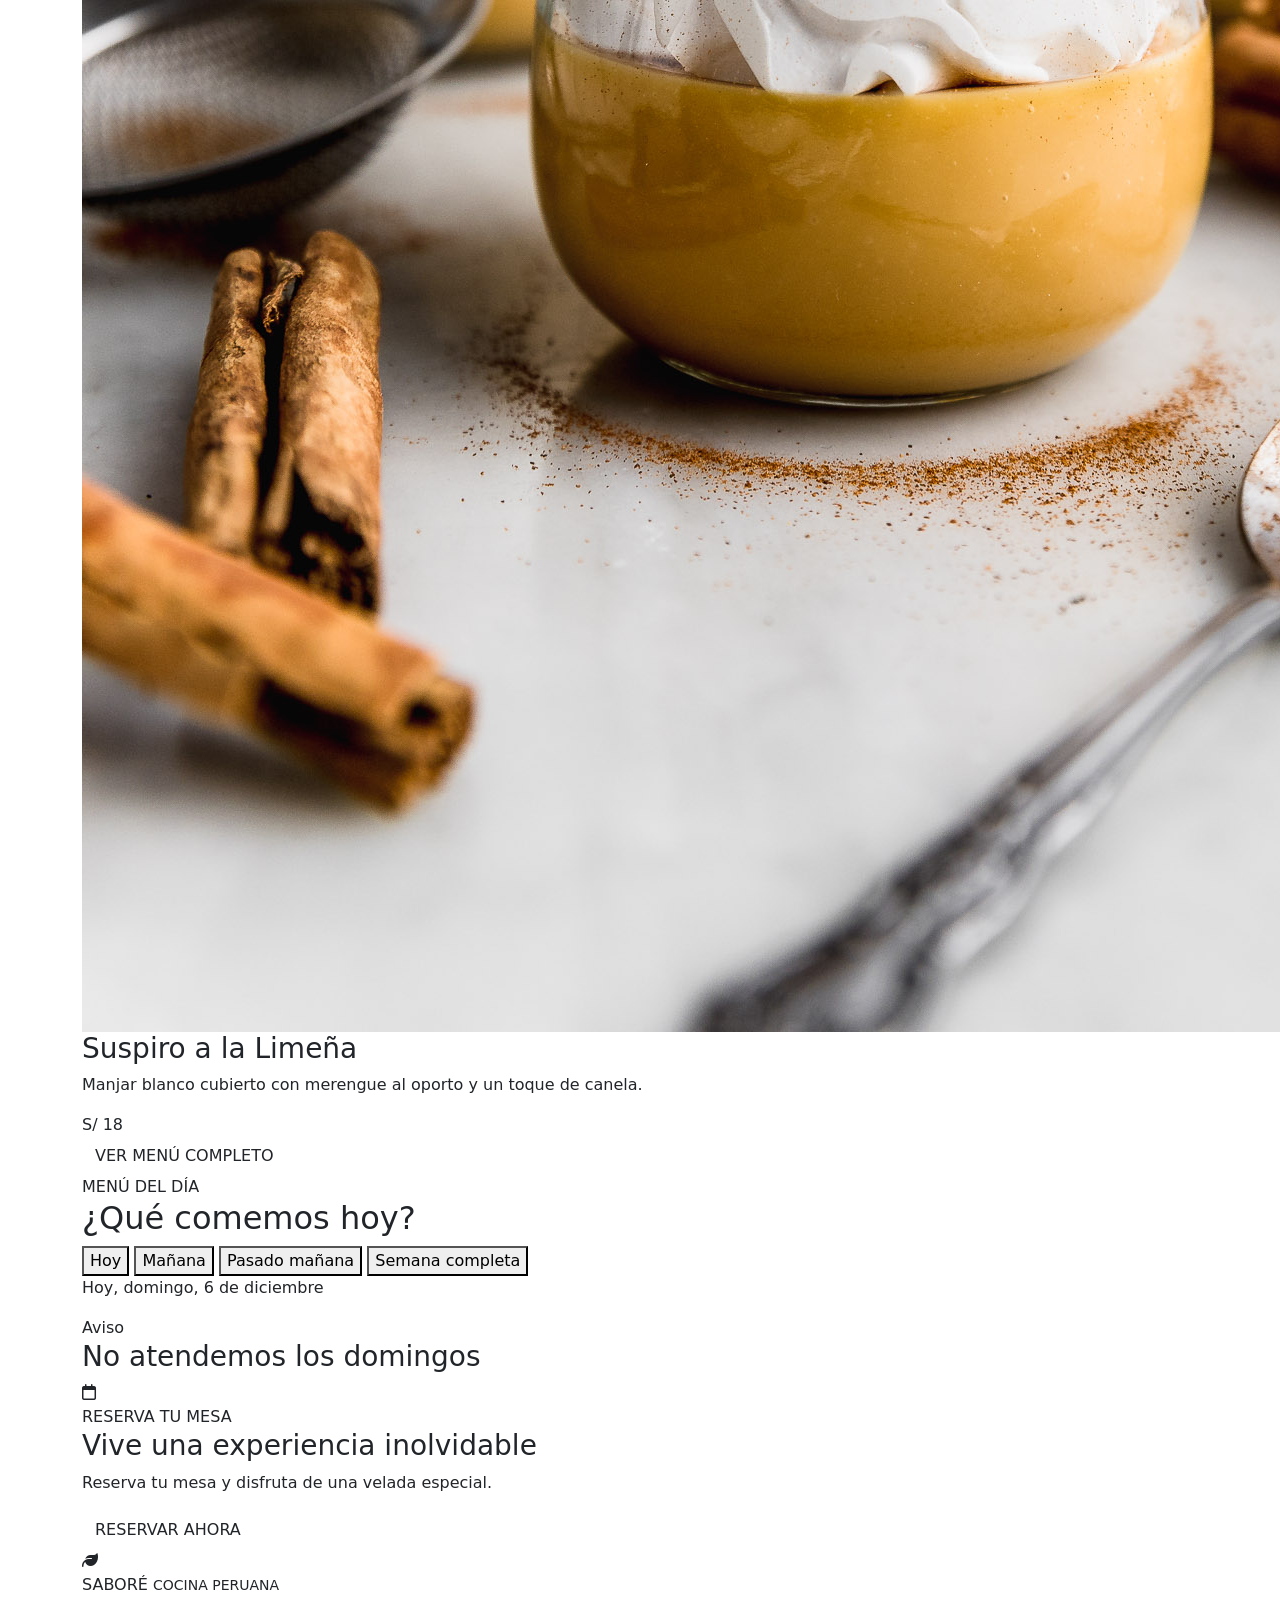
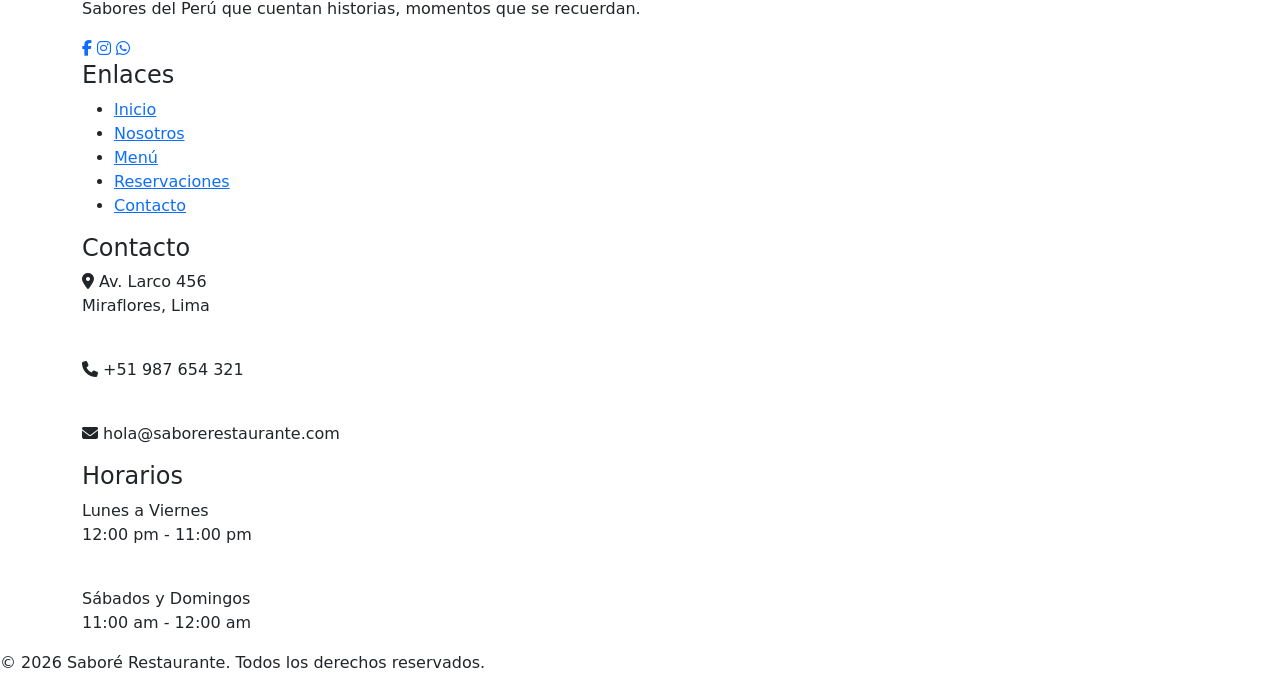
==== commit 1359eac6: "Add files via upload" ====
--- a/index.html
+++ b/index.html
@@ -4,32 +4,49 @@
 <meta charset="UTF-8">
 <meta name="viewport" content="width=device-width, initial-scale=1.0">
 <title>Saboré | Cocina Peruana</title>
+<meta name="description" content="Restaurante de cocina peruana Saboré: menú del día, carta completa y reservas por WhatsApp.">
+
+<!-- Tipografías e íconos -->
 <link href="https://fonts.googleapis.com/css2?family=Playfair+Display:wght@600;700;800&family=Poppins:wght@400;500;600&display=swap" rel="stylesheet">
 <link rel="stylesheet" href="https://cdnjs.cloudflare.com/ajax/libs/font-awesome/6.5.1/css/all.min.css">
-<link rel="stylesheet" href="style.css">
+
+<!-- Bootstrap 5: nos da la grilla (container/row/col), el navbar responsive,
+     los formularios, el modal y el accordion que usamos en el sitio -->
+<link rel="stylesheet" href="https://cdn.jsdelivr.net/npm/bootstrap@5.3.3/dist/css/bootstrap.min.css">
+
+<!-- LESS: escribimos style.less (con variables, mixins e @import)
+     y less.js lo compila a CSS normal en el navegador -->
+<link rel="stylesheet/less" type="text/css" href="style.less">
+<script src="https://cdn.jsdelivr.net/npm/less@4.2.0"></script>
 </head>
 <body>
 <header>
-  <div class="container header-inner">
-    <div class="logo">
-      <i class="fa-solid fa-leaf logo-leaf"></i>
-      <div>
-        <span>SABORÉ</span>
-        <small>COCINA PERUANA</small>
-      </div>
-    </div>
-    <nav>
-      <ul>
-        <li><a href="index.html" class="active">INICIO</a></li>
-        <li><a href="nosotros.html">NOSOTROS</a></li>
-        <li><a href="menu.html">MENÚ</a></li>
-        <li><a href="reservaciones.html">RESERVACIONES</a></li>
-        <li><a href="contacto.html">CONTACTO</a></li>
-      </ul>
-    </nav>
-    <a href="reservaciones.html" class="btn btn-orange">RESERVAR</a>
-  </div>
+  <nav class="navbar navbar-expand-md">
+    <div class="container header-inner">
+      <a class="navbar-brand logo" href="index.html">
+        <i class="fa-solid fa-leaf logo-leaf"></i>
+        <div>
+          <span>SABORÉ</span>
+          <small>COCINA PERUANA</small>
+        </div>
+      </a>
+      <button class="navbar-toggler" type="button" data-bs-toggle="collapse" data-bs-target="#navMenu" aria-controls="navMenu" aria-expanded="false" aria-label="Abrir menú de navegación">
+        <span class="navbar-toggler-icon"></span>
+      </button>
+      <div class="collapse navbar-collapse" id="navMenu">
+        <ul class="navbar-nav ms-auto mb-3 mb-md-0 align-items-md-center">
+          <li class="nav-item"><a href="index.html" class="nav-link active">INICIO</a></li>
+          <li class="nav-item"><a href="nosotros.html" class="nav-link">NOSOTROS</a></li>
+          <li class="nav-item"><a href="menu.html" class="nav-link">MENÚ</a></li>
+          <li class="nav-item"><a href="reservaciones.html" class="nav-link">RESERVACIONES</a></li>
+          <li class="nav-item"><a href="contacto.html" class="nav-link">CONTACTO</a></li>
+        </ul>
+        <a href="reservaciones.html" class="btn btn-orange ms-md-4">RESERVAR</a>
+      </div>
+    </div>
+  </nav>
 </header>
+
 <section class="hero">
   <div class="container hero-inner">
     <div class="hero-text">
@@ -41,40 +58,42 @@
     <div class="hero-image">
       <div class="hero-carousel">
         <div class="hero-slide slide-1">
-          <img src="https://origin.cronosmedia.glr.pe/large/2023/09/05/lg_64f79f2894d02071770b0e72.jpg" alt="Ceviche Clásico">
+          <img src="imagenes/ceviche.jpg" alt="Ceviche Clásico">
         </div>
         <div class="hero-slide slide-2">
-          <img src="https://blog.viajesmachupicchu.travel/wp-content/uploads/2020/07/LOMO-SALTADO-7-1024x1024.jpg" alt="Lomo Saltado">
+          <img src="imagenes/lomo-saltado.jpg" alt="Lomo Saltado">
         </div>
         <div class="hero-slide slide-3">
-          <img src="https://gourmet.iprospect.cl/wp-content/uploads/2016/09/Aji-gallina.jpg" alt="Ají de Gallina">
+          <img src="imagenes/aji-gallina.jpg" alt="Ají de Gallina">
         </div>
       </div>
     </div>
   </div>
   <svg class="wave" viewBox="0 0 1440 80" preserveAspectRatio="none"><path fill="#f7f2ea" d="M0,40 C360,90 1080,-10 1440,40 L1440,80 L0,80 Z"></path></svg>
 </section>
+
 <section class="nosotros">
   <div class="container nosotros-inner">
     <div class="nosotros-img">
-      <img src="img/nosotros.png" alt="Interior del restaurante Saboré">
+      <img src="imagenes/restaurante-interior.jpg" alt="Interior del restaurante Saboré">
     </div>
     <div class="nosotros-content">
-      <div class="eyebrow" style="color:#c0622f;">NOSOTROS</div>
+      <div class="eyebrow eyebrow-dark">NOSOTROS</div>
       <h2>Pasión por la cocina peruana</h2>
       <p>Somos un restaurante que combina la tradición de la gastronomía peruana con técnicas modernas, para ofrecer platos excepcionales en un ambiente acogedor.</p>
       <a href="nosotros.html" class="btn btn-green">CONOCE MÁS</a>
     </div>
   </div>
 </section>
+
 <section class="menu-section">
   <div class="container">
-    <div class="eyebrow" style="color:#c0622f;">NUESTRO MENÚ</div>
+    <div class="eyebrow eyebrow-dark">NUESTRO MENÚ</div>
     <h2>Platos Destacados</h2>
     <div class="menu-grid">
       <div class="menu-card">
         <div class="menu-card-body">
-          <img src="https://origin.cronosmedia.glr.pe/large/2023/09/05/lg_64f79f2894d02071770b0e72.jpg" alt="Ceviche Clásico">
+          <img src="imagenes/ceviche.jpg" alt="Ceviche Clásico">
           <h3>Ceviche Clásico</h3>
           <p>Pescado fresco marinado en limón, ají limo, cebolla morada y camote.</p>
           <div class="price">S/ 38</div>
@@ -82,7 +101,7 @@
       </div>
       <div class="menu-card">
         <div class="menu-card-body">
-          <img src="https://blog.viajesmachupicchu.travel/wp-content/uploads/2020/07/LOMO-SALTADO-7-1024x1024.jpg" alt="Lomo Saltado">
+          <img src="imagenes/lomo-saltado.jpg" alt="Lomo Saltado">
           <h3>Lomo Saltado</h3>
           <p>Trozos de res salteados con cebolla, tomate y papas fritas, al estilo criollo.</p>
           <div class="price">S/ 42</div>
@@ -90,7 +109,7 @@
       </div>
       <div class="menu-card">
         <div class="menu-card-body">
-          <img src="https://gourmet.iprospect.cl/wp-content/uploads/2016/09/Aji-gallina.jpg" alt="Ají de Gallina">
+          <img src="imagenes/aji-gallina.jpg" alt="Ají de Gallina">
           <h3>Ají de Gallina</h3>
           <p>Pechuga deshilachada en cremosa salsa de ají amarillo, servida con arroz y aceituna.</p>
           <div class="price">S/ 32</div>
@@ -98,7 +117,7 @@
       </div>
       <div class="menu-card">
         <div class="menu-card-body">
-          <img src="https://www.paulinacocina.net/wp-content/uploads/2024/05/postre-suspiro-limeno-Paulina-Cocina-Recetas-Cocina-1722430354.jpg" alt="Suspiro a la Limeña">
+          <img src="imagenes/suspiro.jpg" alt="Suspiro a la Limeña">
           <h3>Suspiro a la Limeña</h3>
           <p>Manjar blanco cubierto con merengue al oporto y un toque de canela.</p>
           <div class="price">S/ 18</div>
@@ -113,7 +132,7 @@
 
 <section class="menu-section-dinamico">
   <div class="container">
-    <div class="eyebrow" style="color:#c0622f;">MENÚ DEL DÍA</div>
+    <div class="eyebrow eyebrow-dark">MENÚ DEL DÍA</div>
     <h2>¿Qué comemos hoy?</h2>
 
     <div class="menu-tabs">
@@ -141,6 +160,7 @@
     <a href="reservaciones.html" class="btn btn-orange">RESERVAR AHORA</a>
   </div>
 </section>
+
 <footer>
   <div class="container footer-grid">
     <div class="footer-brand">
@@ -155,7 +175,7 @@
       <div class="socials">
         <a href="#"><i class="fa-brands fa-facebook-f"></i></a>
         <a href="#"><i class="fa-brands fa-instagram"></i></a>
-        <a href="#"><i class="fa-brands fa-whatsapp"></i></a>
+        <a href="https://wa.me/51987654321" target="_blank" rel="noopener"><i class="fa-brands fa-whatsapp"></i></a>
       </div>
     </div>
     <div class="footer-col">
@@ -184,6 +204,9 @@
     <p>© 2026 Saboré Restaurante. Todos los derechos reservados.</p>
   </div>
 </footer>
+
+<!-- Bootstrap JS: hace funcionar el navbar-toggler, el modal y el accordion -->
+<script src="https://cdn.jsdelivr.net/npm/bootstrap@5.3.3/dist/js/bootstrap.bundle.min.js"></script>
 <script src="script.js"></script>
 </body>
 </html>
